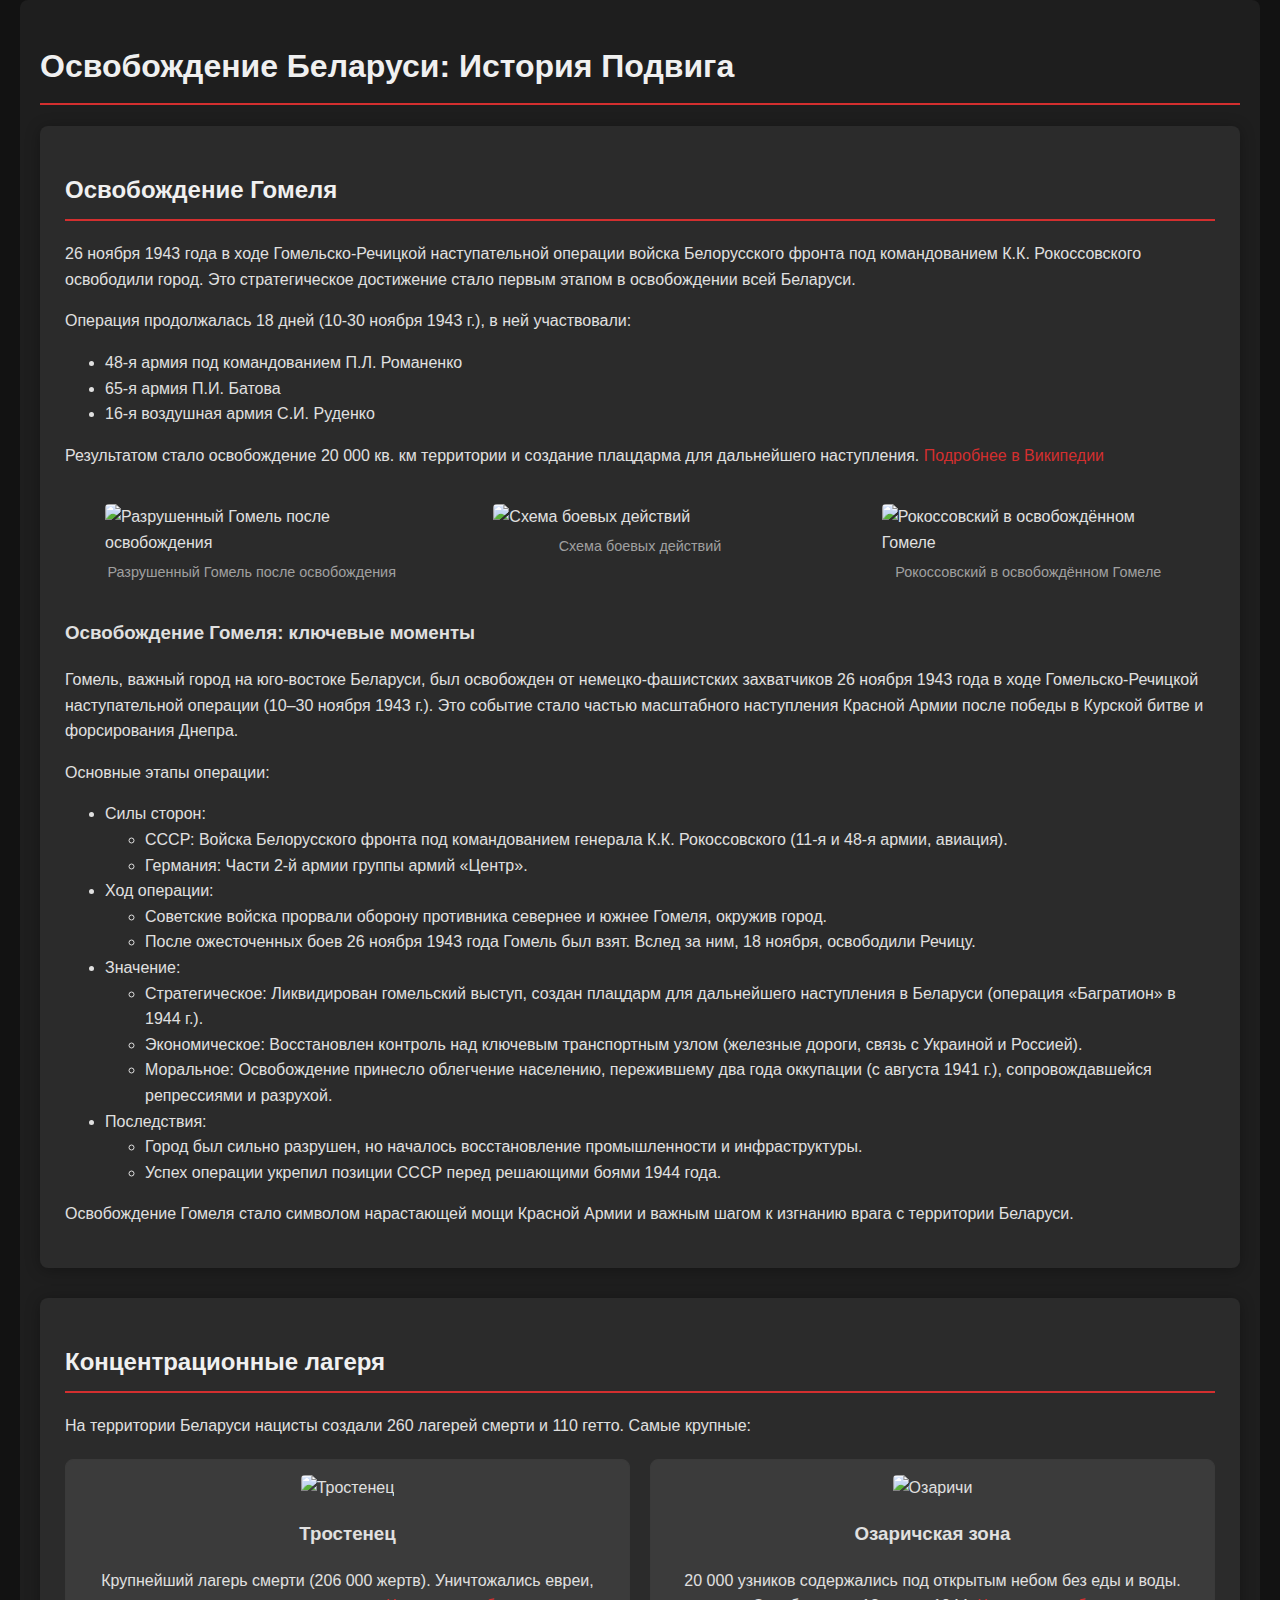
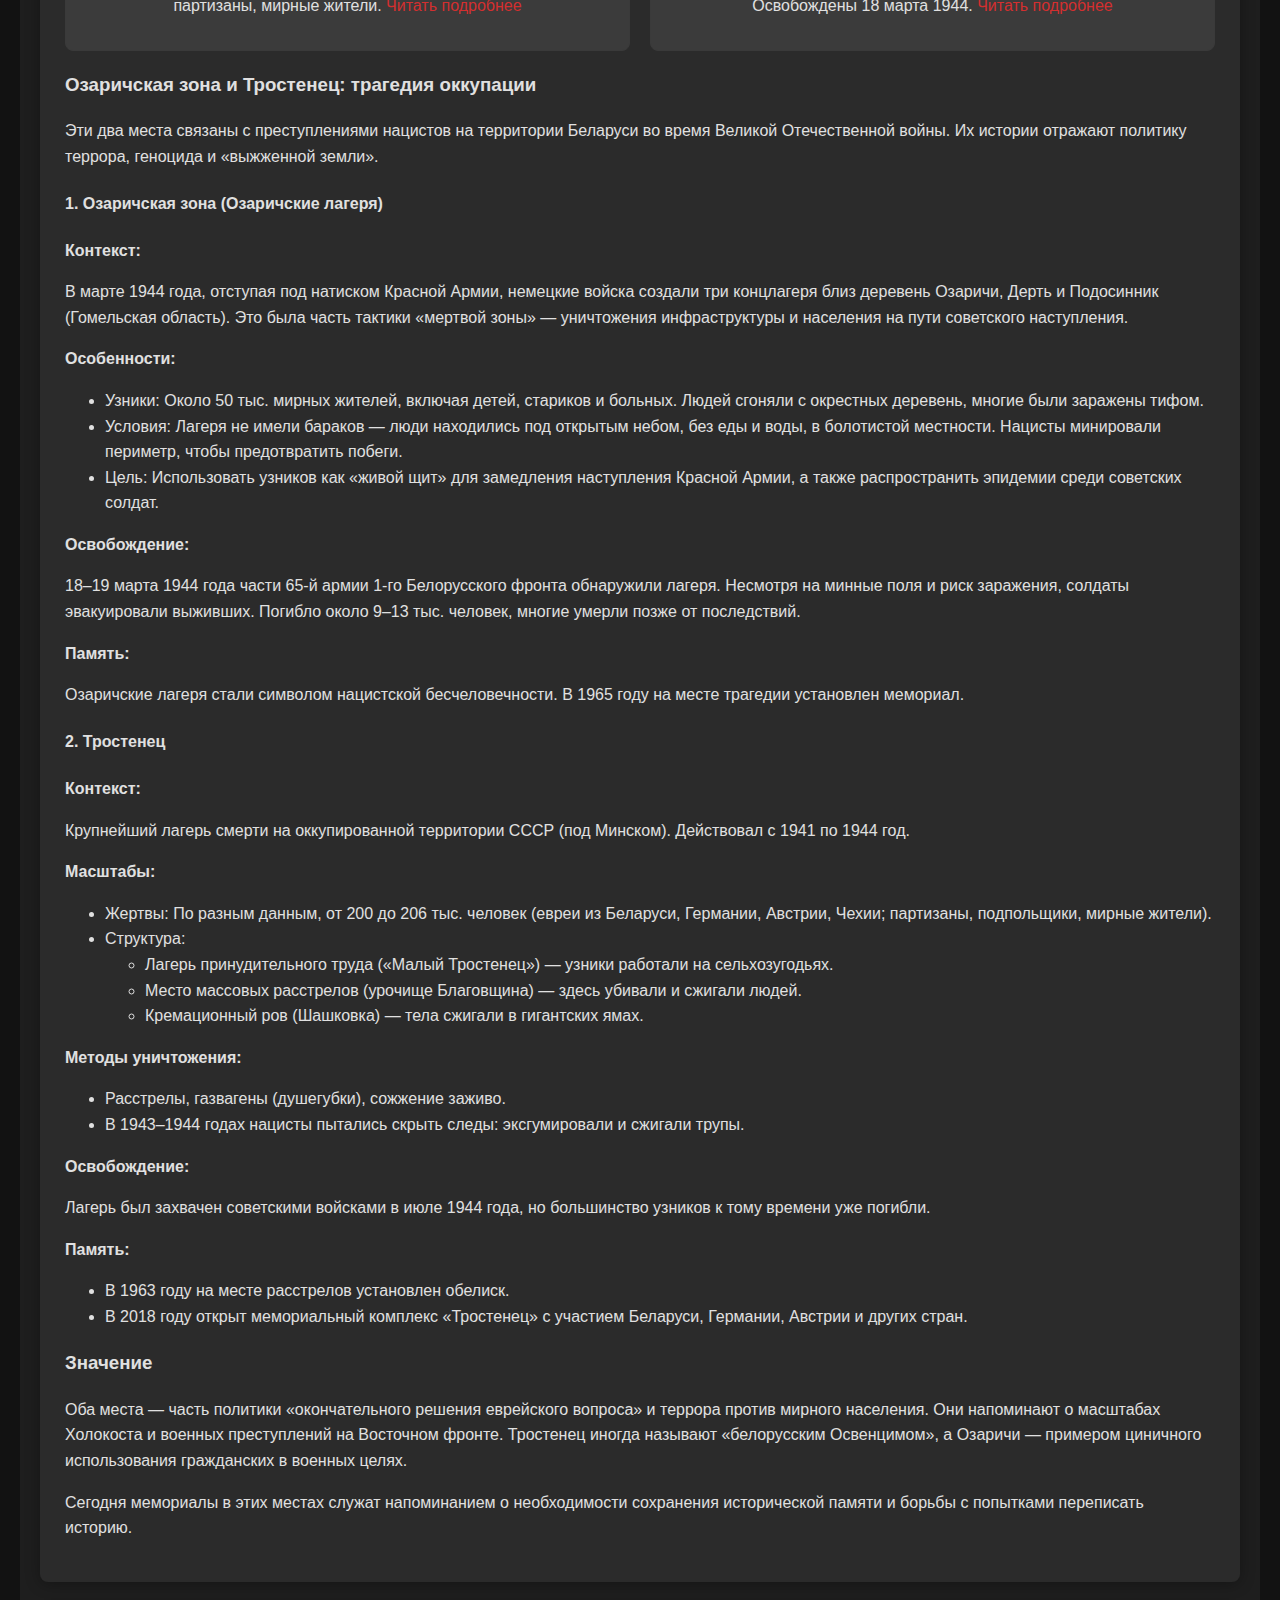
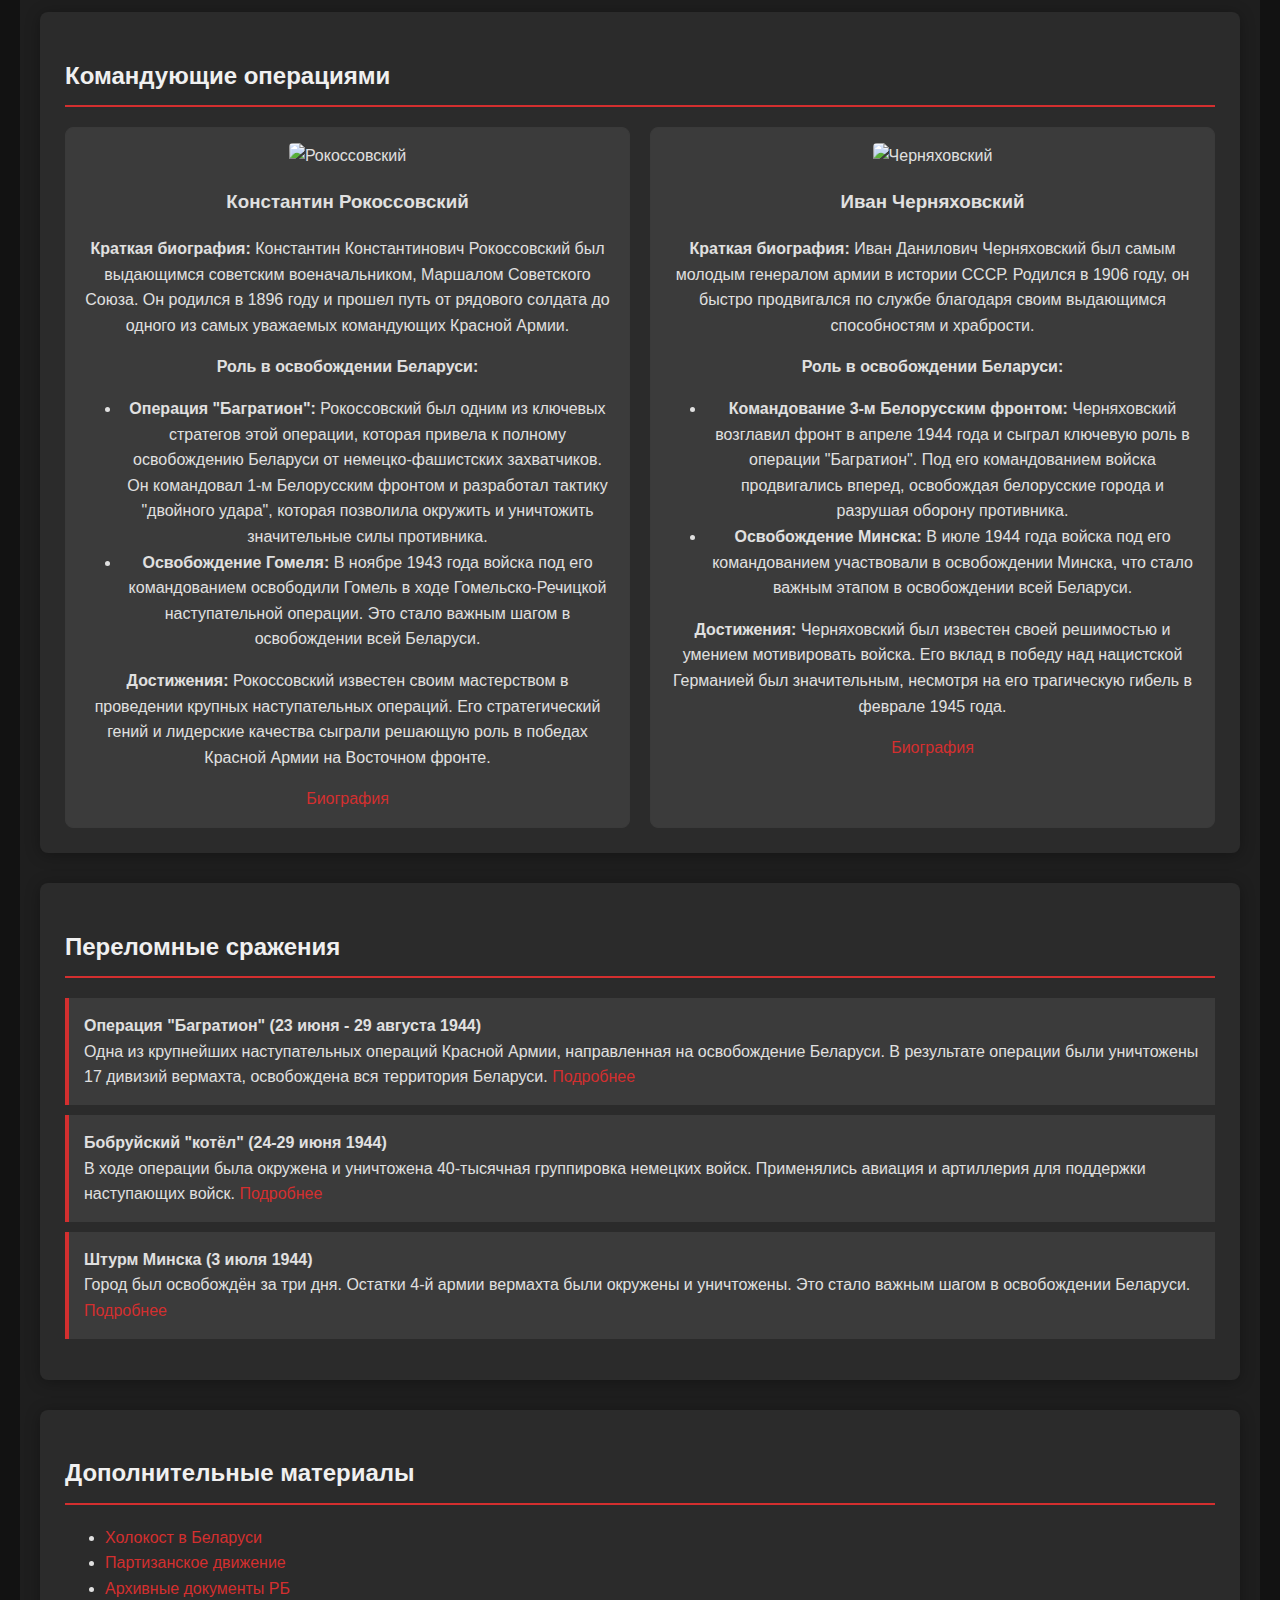
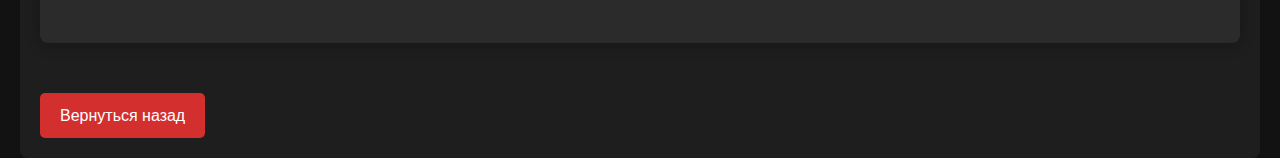
==== liberation.html @ fe61b21e "Add files via upload" ====
<!DOCTYPE html>
<html lang="ru">
<head>
    <meta charset="UTF-8">
    <meta name="viewport" content="width=device-width, initial-scale=1.0">
    <title>Освобождение Беларуси и Гомеля</title>
    <style>
        body {
            font-family: 'Arial', sans-serif;
            line-height: 1.6;
            margin: 0;
            padding: 0;
            color: #e0e0e0;
            background-color: #121212;
        }
        .container {
            max-width: 1200px;
            margin: 0 auto;
            padding: 20px;
            background-color: #1e1e1e;
            border-radius: 8px;
        }
        h1, h2 {
            color: #f0f0f0;
            border-bottom: 2px solid #d32f2f;
            padding-bottom: 10px;
        }
        .content-section {
            background-color: #2b2b2b;
            padding: 25px;
            border-radius: 8px;
            box-shadow: 0 2px 15px rgba(0,0,0,0.3);
            margin-bottom: 30px;
        }
        .grid-container {
            display: grid;
            grid-template-columns: repeat(auto-fit, minmax(300px, 1fr));
            gap: 20px;
            margin-top: 20px;
        }
        .general-card {
            border: 1px solid #3a3a3a;
            padding: 15px;
            border-radius: 8px;
            text-align: center;
            background-color: #3b3b3b;
        }
        .general-card img {
            width: 100%;
            height: auto;
            border-radius: 4px;
        }
        .battle-list {
            list-style-type: none;
            padding: 0;
        }
        .battle-list li {
            padding: 15px;
            background: #3b3b3b;
            margin-bottom: 10px;
            border-left: 4px solid #d32f2f;
        }
        .photo-gallery {
            display: grid;
            grid-template-columns: repeat(3, 1fr);
            gap: 15px;
            margin-top: 20px;
        }
        .photo-gallery img {
            width: 100%;
            height: 200px;
            object-fit: cover;
            border-radius: 4px;
        }
        .photo-gallery figcaption {
            text-align: center;
            margin-top: 5px;
            font-size: 0.9em;
            color: #a0a0a0;
        }
        .link-button {
            display: inline-block;
            background-color: #d32f2f;
            color: white;
            padding: 10px 20px;
            text-decoration: none;
            border-radius: 5px;
            margin-top: 20px;
            transition: background-color 0.3s;
        }
        .link-button:hover {
            background-color: #b71c1c;
        }
        a {
            color: #d32f2f;
            text-decoration: none;
        }
        a:hover {
            text-decoration: underline;
        }
        @media (max-width: 768px) {
            .photo-gallery {
                grid-template-columns: 1fr;
            }
        }
    </style>
</head>
<body>
    <div class="container">
        <h1>Освобождение Беларуси: История Подвига</h1>

<!-- Секция про Гомель -->
<div class="content-section">
    <h2>Освобождение Гомеля</h2>
    <p>26 ноября 1943 года в ходе Гомельско-Речицкой наступательной операции войска Белорусского фронта под командованием К.К. Рокоссовского освободили город. Это стратегическое достижение стало первым этапом в освобождении всей Беларуси.</p>
    <p>Операция продолжалась 18 дней (10-30 ноября 1943 г.), в ней участвовали:</p>
    <ul>
        <li>48-я армия под командованием П.Л. Романенко</li>
        <li>65-я армия П.И. Батова</li>
        <li>16-я воздушная армия С.И. Руденко</li>
    </ul>
    <p>Результатом стало освобождение 20 000 кв. км территории и создание плацдарма для дальнейшего наступления. <a href="https://ru.wikipedia.org/wiki/Гомельско-Речицкая_наступательная_операция" target="_blank" rel="noopener">Подробнее в Википедии</a></p>
    <div class="photo-gallery">
        <figure>
            <img src="https://gp.by/upload/medialibrary/f7b/mq88tw8dshgi0cdd16kiu8iy358hmh6r.jpg" alt="Разрушенный Гомель после освобождения">
            <figcaption>Разрушенный Гомель после освобождения</figcaption>
        </figure>
        <figure>
            <img src="https://blog.foxylab.com/wp-content/uploads/2015/03/Battle_for_Dniepr_1943.jpg" alt="Схема боевых действий">
            <figcaption>Схема боевых действий</figcaption>
        </figure>
        <figure>
            <img src="https://gp.by/upload/medialibrary/430/43094e26d8bf02dc14c943734fc66017.jpg" alt="Рокоссовский в освобождённом Гомеле">
            <figcaption>Рокоссовский в освобождённом Гомеле</figcaption>
        </figure>
    </div>

    <h3>Освобождение Гомеля: ключевые моменты</h3>
    <p>Гомель, важный город на юго-востоке Беларуси, был освобожден от немецко-фашистских захватчиков 26 ноября 1943 года в ходе Гомельско-Речицкой наступательной операции (10–30 ноября 1943 г.). Это событие стало частью масштабного наступления Красной Армии после победы в Курской битве и форсирования Днепра.</p>
    <p>Основные этапы операции:</p>
    <ul>
        <li>Силы сторон:
            <ul>
                <li>СССР: Войска Белорусского фронта под командованием генерала К.К. Рокоссовского (11-я и 48-я армии, авиация).</li>
                <li>Германия: Части 2-й армии группы армий «Центр».</li>
            </ul>
        </li>
        <li>Ход операции:
            <ul>
                <li>Советские войска прорвали оборону противника севернее и южнее Гомеля, окружив город.</li>
                <li>После ожесточенных боев 26 ноября 1943 года Гомель был взят. Вслед за ним, 18 ноября, освободили Речицу.</li>
            </ul>
        </li>
        <li>Значение:
            <ul>
                <li>Стратегическое: Ликвидирован гомельский выступ, создан плацдарм для дальнейшего наступления в Беларуси (операция «Багратион» в 1944 г.).</li>
                <li>Экономическое: Восстановлен контроль над ключевым транспортным узлом (железные дороги, связь с Украиной и Россией).</li>
                <li>Моральное: Освобождение принесло облегчение населению, пережившему два года оккупации (с августа 1941 г.), сопровождавшейся репрессиями и разрухой.</li>
            </ul>
        </li>
        <li>Последствия:
            <ul>
                <li>Город был сильно разрушен, но началось восстановление промышленности и инфраструктуры.</li>
                <li>Успех операции укрепил позиции СССР перед решающими боями 1944 года.</li>
            </ul>
        </li>
    </ul>
    <p>Освобождение Гомеля стало символом нарастающей мощи Красной Армии и важным шагом к изгнанию врага с территории Беларуси.</p>
</div>


        <!-- Секция о концлагерях -->
        <div class="content-section">
            <h2>Концентрационные лагеря</h2>
            <p>На территории Беларуси нацисты создали 260 лагерей смерти и 110 гетто. Самые крупные:</p>
            <div class="grid-container">
                <div class="general-card">
                    <img src="https://planetabelarus.by/upload/iblock/e65/e651d7cbe846ccde2436b738313a531c.jpg" alt="Тростенец">
                    <h3>Тростенец</h3>
                    <p>Крупнейший лагерь смерти (206 000 жертв). Уничтожались евреи, партизаны, мирные жители. <a href="https://archives.gov.by/home/tematicheskie-razrabotki-arhivnyh-dokumentov-i-bazy-dannyh/istoricheskie-sobytiya/velikaya-otechestvennaya-vojna-belarus/arhivnye-izdaniya-o-vojne/lager-smerti-trostenecz-dokumenty-i-materialy/predislovie" target="_blank">Читать подробнее</a></p>
                </div>
                <div class="general-card">
                    <img src="https://1prof.by/inc/uploads/2024/03/foto-k-ozarichi-1903.jpg" alt="Озаричи">
                    <h3>Озаричская зона</h3>
                    <p>20 000 узников содержались под открытым небом без еды и воды. Освобождены 18 марта 1944. <a href="https://www.warmuseum.by/news/khronika_osvobozhdeniya/k_80_y_godovshchine_osvobozhdeniya_ozarichskikh_lagerey/" target="_blank">Читать подробнее</a></p>
                </div>
            </div>
        
            <h3>Озаричская зона и Тростенец: трагедия оккупации</h3>
            <p>Эти два места связаны с преступлениями нацистов на территории Беларуси во время Великой Отечественной войны. Их истории отражают политику террора, геноцида и «выжженной земли».</p>
        
            <h4>1. Озаричская зона (Озаричские лагеря)</h4>
            <p><strong>Контекст:</strong></p>
            <p>В марте 1944 года, отступая под натиском Красной Армии, немецкие войска создали три концлагеря близ деревень Озаричи, Дерть и Подосинник (Гомельская область). Это была часть тактики «мертвой зоны» — уничтожения инфраструктуры и населения на пути советского наступления.</p>
            <p><strong>Особенности:</strong></p>
            <ul>
                <li>Узники: Около 50 тыс. мирных жителей, включая детей, стариков и больных. Людей сгоняли с окрестных деревень, многие были заражены тифом.</li>
                <li>Условия: Лагеря не имели бараков — люди находились под открытым небом, без еды и воды, в болотистой местности. Нацисты минировали периметр, чтобы предотвратить побеги.</li>
                <li>Цель: Использовать узников как «живой щит» для замедления наступления Красной Армии, а также распространить эпидемии среди советских солдат.</li>
            </ul>
            <p><strong>Освобождение:</strong></p>
            <p>18–19 марта 1944 года части 65-й армии 1-го Белорусского фронта обнаружили лагеря. Несмотря на минные поля и риск заражения, солдаты эвакуировали выживших. Погибло около 9–13 тыс. человек, многие умерли позже от последствий.</p>
            <p><strong>Память:</strong></p>
            <p>Озаричские лагеря стали символом нацистской бесчеловечности. В 1965 году на месте трагедии установлен мемориал.</p>
        
            <h4>2. Тростенец</h4>
            <p><strong>Контекст:</strong></p>
            <p>Крупнейший лагерь смерти на оккупированной территории СССР (под Минском). Действовал с 1941 по 1944 год.</p>
            <p><strong>Масштабы:</strong></p>
            <ul>
                <li>Жертвы: По разным данным, от 200 до 206 тыс. человек (евреи из Беларуси, Германии, Австрии, Чехии; партизаны, подпольщики, мирные жители).</li>
                <li>Структура:
                    <ul>
                        <li>Лагерь принудительного труда («Малый Тростенец») — узники работали на сельхозугодьях.</li>
                        <li>Место массовых расстрелов (урочище Благовщина) — здесь убивали и сжигали людей.</li>
                        <li>Кремационный ров (Шашковка) — тела сжигали в гигантских ямах.</li>
                    </ul>
                </li>
            </ul>
            <p><strong>Методы уничтожения:</strong></p>
            <ul>
                <li>Расстрелы, газвагены (душегубки), сожжение заживо.</li>
                <li>В 1943–1944 годах нацисты пытались скрыть следы: эксгумировали и сжигали трупы.</li>
            </ul>
            <p><strong>Освобождение:</strong></p>
            <p>Лагерь был захвачен советскими войсками в июле 1944 года, но большинство узников к тому времени уже погибли.</p>
            <p><strong>Память:</strong></p>
            <ul>
                <li>В 1963 году на месте расстрелов установлен обелиск.</li>
                <li>В 2018 году открыт мемориальный комплекс «Тростенец» с участием Беларуси, Германии, Австрии и других стран.</li>
            </ul>
        
            <h3>Значение</h3>
            <p>Оба места — часть политики «окончательного решения еврейского вопроса» и террора против мирного населения. Они напоминают о масштабах Холокоста и военных преступлений на Восточном фронте. Тростенец иногда называют «белорусским Освенцимом», а Озаричи — примером циничного использования гражданских в военных целях.</p>
            <p>Сегодня мемориалы в этих местах служат напоминанием о необходимости сохранения исторической памяти и борьбы с попытками переписать историю.</p>
        </div>
        
        <!-- Секция о генералах -->
        <div class="content-section">
            <h2>Командующие операциями</h2>
            <div class="grid-container">
                <div class="general-card">
                    <img src="https://www.warmuseum.by/images/heroes/16-12/2016-12-21_r01.jpg" alt="Рокоссовский">
                    <h3>Константин Рокоссовский</h3>
                    <p>
                        <strong>Краткая биография:</strong> Константин Константинович Рокоссовский был выдающимся советским военачальником, Маршалом Советского Союза. Он родился в 1896 году и прошел путь от рядового солдата до одного из самых уважаемых командующих Красной Армии.
                    </p>
                    <p>
                        <strong>Роль в освобождении Беларуси:</strong>
                        <ul>
                            <li><strong>Операция "Багратион":</strong> Рокоссовский был одним из ключевых стратегов этой операции, которая привела к полному освобождению Беларуси от немецко-фашистских захватчиков. Он командовал 1-м Белорусским фронтом и разработал тактику "двойного удара", которая позволила окружить и уничтожить значительные силы противника.</li>
                            <li><strong>Освобождение Гомеля:</strong> В ноябре 1943 года войска под его командованием освободили Гомель в ходе Гомельско-Речицкой наступательной операции. Это стало важным шагом в освобождении всей Беларуси.</li>
                        </ul>
                    </p>
                    <p>
                        <strong>Достижения:</strong> Рокоссовский известен своим мастерством в проведении крупных наступательных операций. Его стратегический гений и лидерские качества сыграли решающую роль в победах Красной Армии на Восточном фронте.
                    </p>
                    <a href="https://gomel.gov.by/ru/content/gomel/letopis-gomelya/rokossovskiy-konstantin-konstantinovich/" target="_blank">Биография</a>
                </div>
                <div class="general-card">
                    <img src="https://upload.wikimedia.org/wikipedia/commons/f/f4/%D0%98%D0%B2%D0%B0%D0%BD_%D0%A7%D0%B5%D1%80%D0%BD%D1%8F%D1%85%D0%BE%D0%B2%D1%81%D0%BA%D0%B8%D0%B9_1943-01.jpg" alt="Черняховский">
                    <h3>Иван Черняховский</h3>
                    <p>
                        <strong>Краткая биография:</strong> Иван Данилович Черняховский был самым молодым генералом армии в истории СССР. Родился в 1906 году, он быстро продвигался по службе благодаря своим выдающимся способностям и храбрости.
                    </p>
                    <p>
                        <strong>Роль в освобождении Беларуси:</strong>
                        <ul>
                            <li><strong>Командование 3-м Белорусским фронтом:</strong> Черняховский возглавил фронт в апреле 1944 года и сыграл ключевую роль в операции "Багратион". Под его командованием войска продвигались вперед, освобождая белорусские города и разрушая оборону противника.</li>
                            <li><strong>Освобождение Минска:</strong> В июле 1944 года войска под его командованием участвовали в освобождении Минска, что стало важным этапом в освобождении всей Беларуси.</li>
                        </ul>
                    </p>
                    <p>
                        <strong>Достижения:</strong> Черняховский был известен своей решимостью и умением мотивировать войска. Его вклад в победу над нацистской Германией был значительным, несмотря на его трагическую гибель в феврале 1945 года.
                    </p>
                    <a href="http://milglory.gomel.museum.by/node/52447" target="_blank">Биография</a>
                </div>
            </div>
        </div>

        <!-- Ключевые битвы -->
        <div class="content-section">
            <h2>Переломные сражения</h2>
            <ul class="battle-list">
                <li>
                    <strong>Операция "Багратион" (23 июня - 29 августа 1944)</strong><br>
                    Одна из крупнейших наступательных операций Красной Армии, направленная на освобождение Беларуси. В результате операции были уничтожены 17 дивизий вермахта, освобождена вся территория Беларуси.
                    <a href="https://storyofvictory.sb.by/operbagration" target="_blank">Подробнее</a>
                </li>
                <li>
                    <strong>Бобруйский "котёл" (24-29 июня 1944)</strong><br>
                    В ходе операции была окружена и уничтожена 40-тысячная группировка немецких войск. Применялись авиация и артиллерия для поддержки наступающих войск.
                    <a href="https://ru.wikipedia.org/wiki/Бобруйская_операция" target="_blank">Подробнее</a>
                </li>
                <li>
                    <strong>Штурм Минска (3 июля 1944)</strong><br>
                    Город был освобождён за три дня. Остатки 4-й армии вермахта были окружены и уничтожены. Это стало важным шагом в освобождении Беларуси.
                    <a href="https://ru.wikipedia.org/wiki/Минская_операция_(1944)" target="_blank">Подробнее</a>
                </li>
            </ul>
        </div>

        <!-- Блок дополнительных материалов -->
        <div class="content-section">
            <h2>Дополнительные материалы</h2>
            <ul>
                <li><a href="https://www.warmuseum.by/news/online/mezhdunarodnyy_den_pamyati_zhertv_kholokosta/" target="_blank">Холокост в Беларуси</a></li>
                <li><a href="https://archives.gov.by/home/tematicheskie-razrabotki-arhivnyh-dokumentov-i-bazy-dannyh/istoricheskie-sobytiya/velikaya-otechestvennaya-vojna-belarus/istoriya-vojny-obzor-sobytij/borba-protiv-okkupaczii-v-belarusi" target="_blank">Партизанское движение</a></li>
                <li><a href="https://archives.gov.by/home/tematicheskie-razrabotki-arhivnyh-dokumentov-i-bazy-dannyh/istoricheskie-sobytiya/velikaya-otechestvennaya-vojna-belarus/arhivnye-dokumenty-i-materialy-o-vojne" target="_blank">Архивные документы РБ</a></li>
            </ul>
        </div>

        <a href="index.html" class="link-button">Вернуться назад</a>
    </div>
</body>
</html>
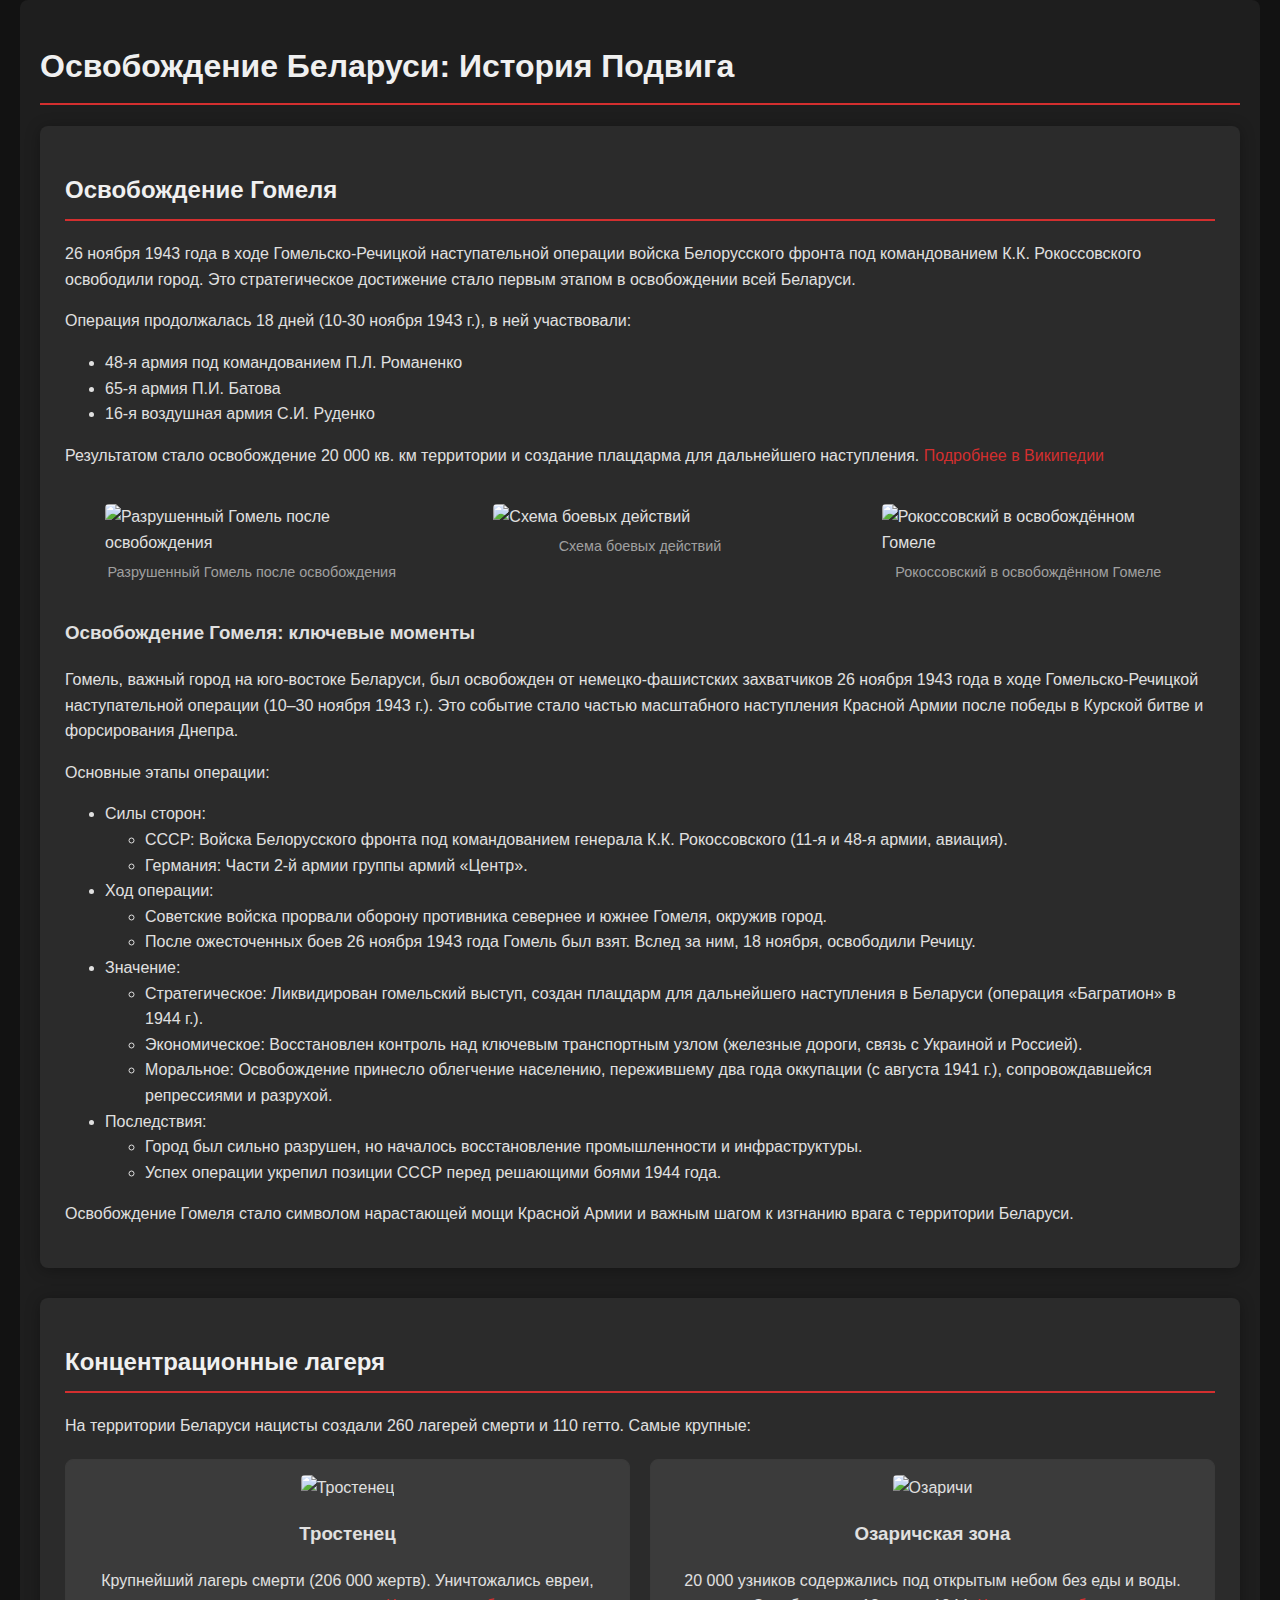
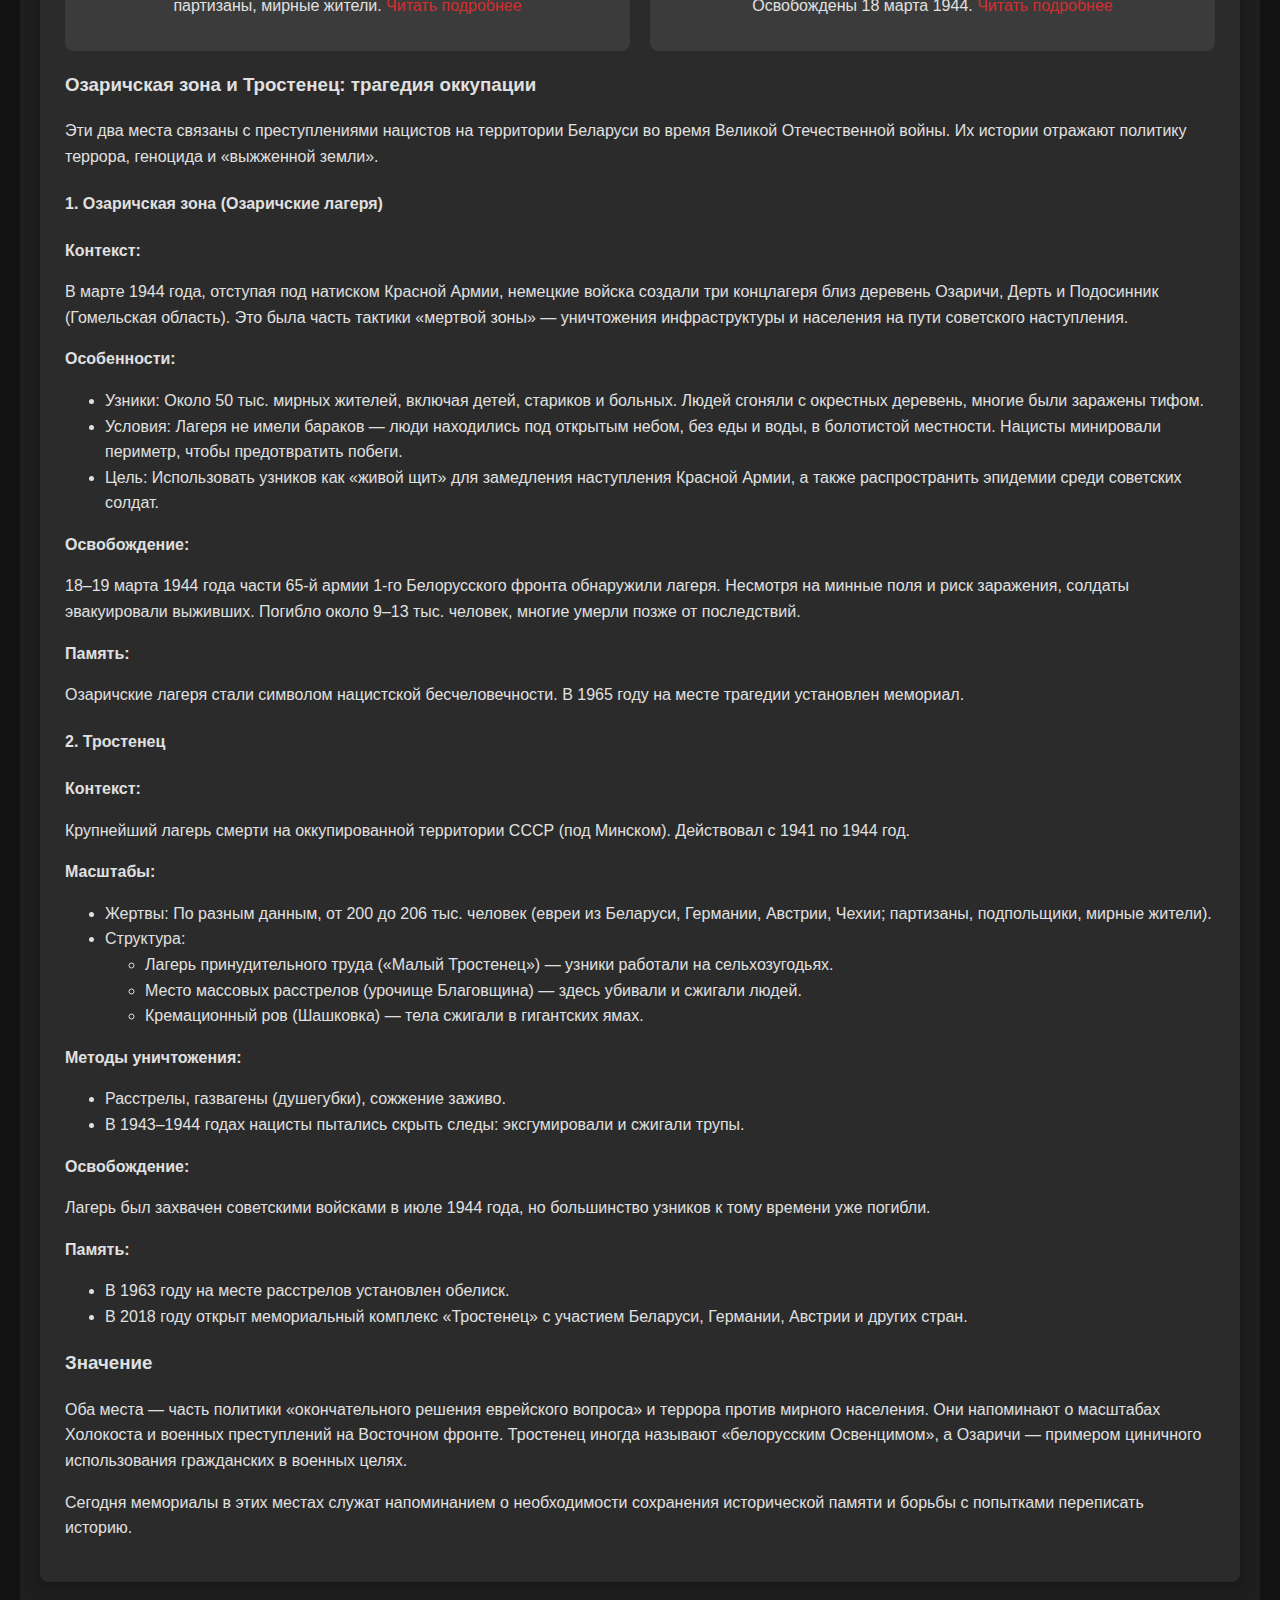
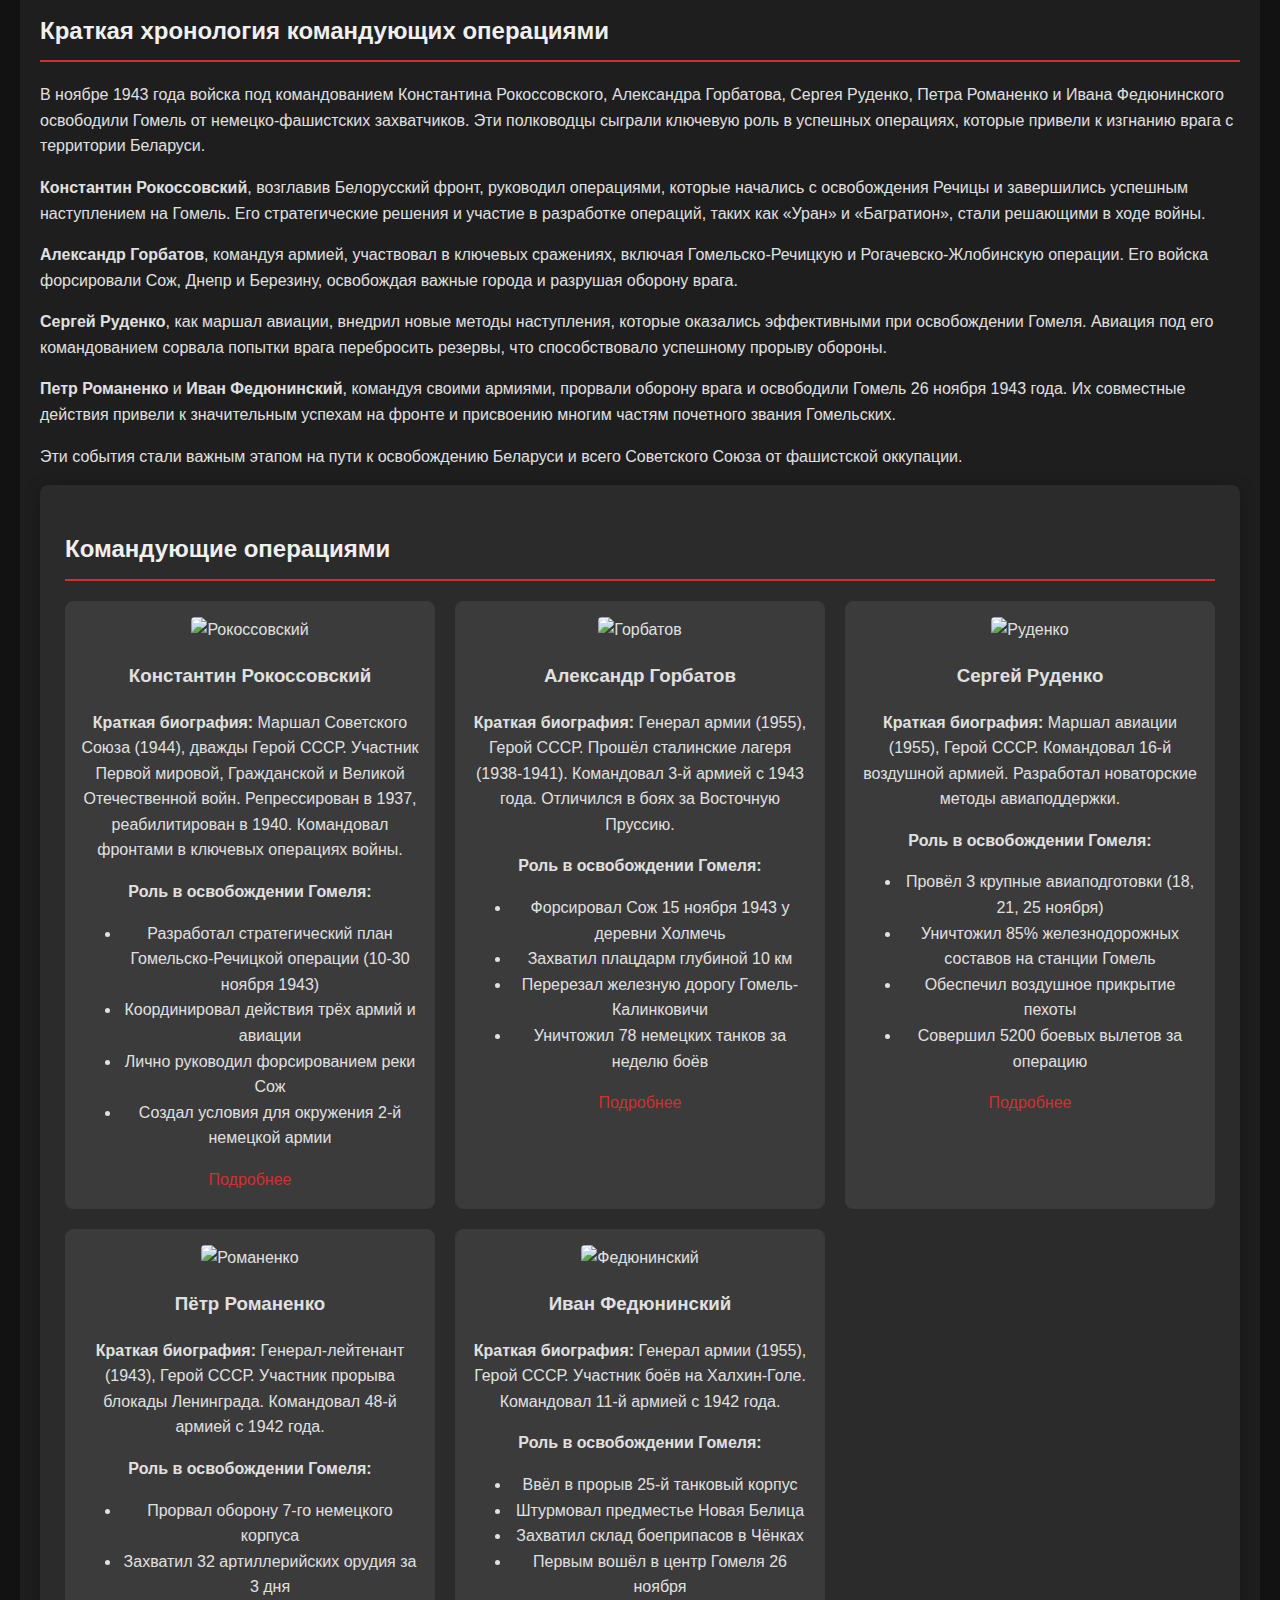
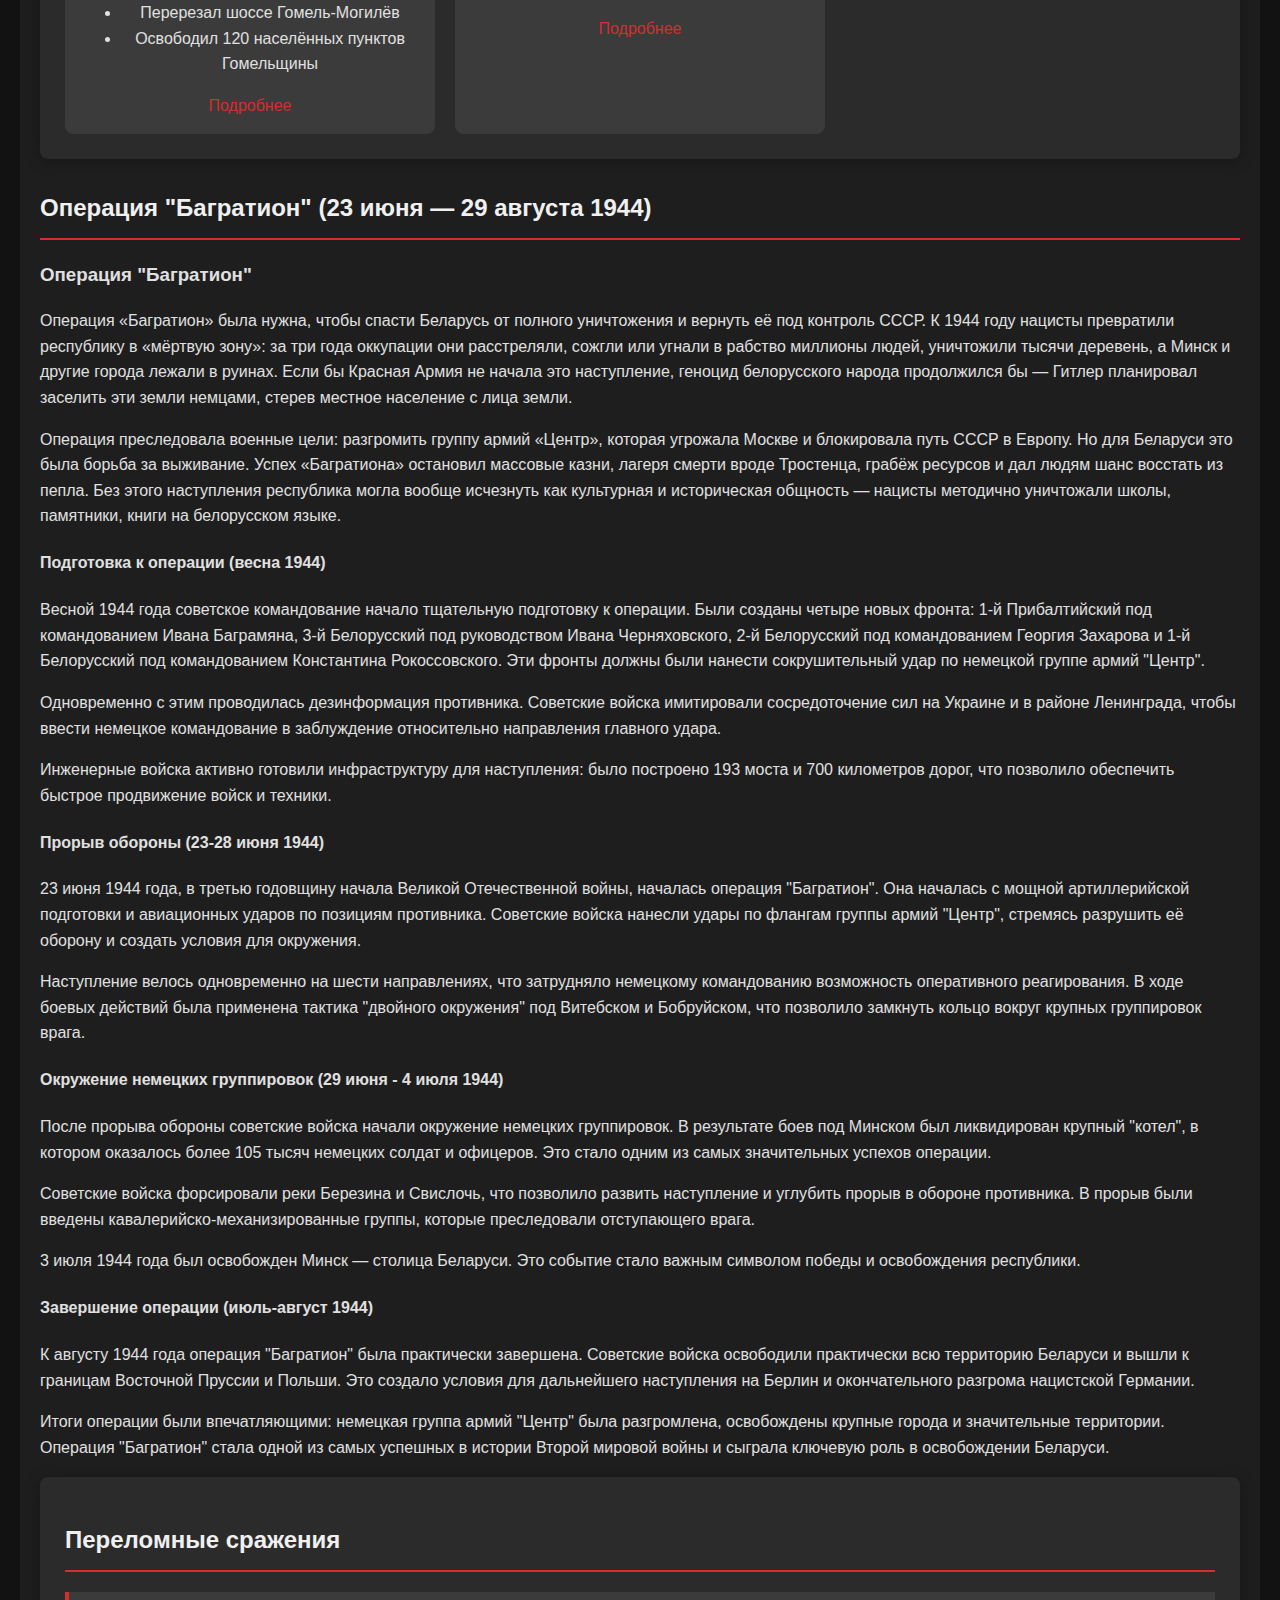
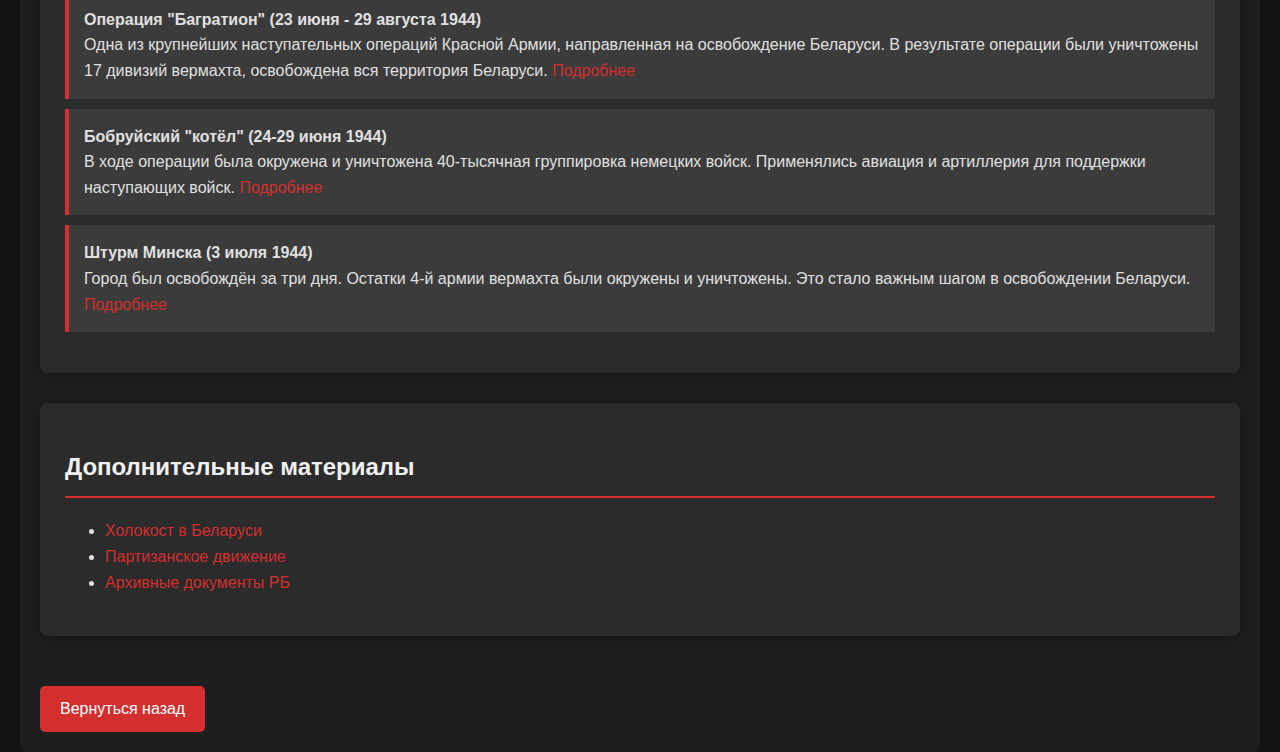
==== commit af20802d: "liberation.html" ====
--- a/liberation.html
+++ b/liberation.html
@@ -122,7 +122,7 @@
     <p>Результатом стало освобождение 20 000 кв. км территории и создание плацдарма для дальнейшего наступления. <a href="https://ru.wikipedia.org/wiki/Гомельско-Речицкая_наступательная_операция" target="_blank" rel="noopener">Подробнее в Википедии</a></p>
     <div class="photo-gallery">
         <figure>
-            <img src="https://gp.by/upload/medialibrary/f7b/mq88tw8dshgi0cdd16kiu8iy358hmh6r.jpg" alt="Разрушенный Гомель после освобождения">
+            <img src="https://pic.belkagomel.by/2022/05/gulyaem-po-mirnomu-gomelju7.jpg" alt="Разрушенный Гомель после освобождения">
             <figcaption>Разрушенный Гомель после освобождения</figcaption>
         </figure>
         <figure>
@@ -130,7 +130,7 @@
             <figcaption>Схема боевых действий</figcaption>
         </figure>
         <figure>
-            <img src="https://gp.by/upload/medialibrary/430/43094e26d8bf02dc14c943734fc66017.jpg" alt="Рокоссовский в освобождённом Гомеле">
+            <img src="https://i.pinimg.com/736x/f2/cd/ff/f2cdff8d7c5d66fa794b3b37d53e47c3.jpg" alt="Рокоссовский в освобождённом Гомеле">
             <figcaption>Рокоссовский в освобождённом Гомеле</figcaption>
         </figure>
     </div>
@@ -235,48 +235,167 @@
             <p>Сегодня мемориалы в этих местах служат напоминанием о необходимости сохранения исторической памяти и борьбы с попытками переписать историю.</p>
         </div>
         
-        <!-- Секция о генералах -->
+        <div class="content">
+            <div class="chronology">
+                <h2>Краткая хронология командующих операциями</h2>
+                <p>В ноябре 1943 года войска под командованием Константина Рокоссовского, Александра Горбатова, Сергея Руденко, Петра Романенко и Ивана Федюнинского освободили Гомель от немецко-фашистских захватчиков. Эти полководцы сыграли ключевую роль в успешных операциях, которые привели к изгнанию врага с территории Беларуси.</p>
+        
+                <p><strong>Константин Рокоссовский</strong>, возглавив Белорусский фронт, руководил операциями, которые начались с освобождения Речицы и завершились успешным наступлением на Гомель. Его стратегические решения и участие в разработке операций, таких как «Уран» и «Багратион», стали решающими в ходе войны.</p>
+        
+                <p><strong>Александр Горбатов</strong>, командуя армией, участвовал в ключевых сражениях, включая Гомельско-Речицкую и Рогачевско-Жлобинскую операции. Его войска форсировали Сож, Днепр и Березину, освобождая важные города и разрушая оборону врага.</p>
+        
+                <p><strong>Сергей Руденко</strong>, как маршал авиации, внедрил новые методы наступления, которые оказались эффективными при освобождении Гомеля. Авиация под его командованием сорвала попытки врага перебросить резервы, что способствовало успешному прорыву обороны.</p>
+        
+                <p><strong>Петр Романенко</strong> и <strong>Иван Федюнинский</strong>, командуя своими армиями, прорвали оборону врага и освободили Гомель 26 ноября 1943 года. Их совместные действия привели к значительным успехам на фронте и присвоению многим частям почетного звания Гомельских.</p>
+        
+                <p>Эти события стали важным этапом на пути к освобождению Беларуси и всего Советского Союза от фашистской оккупации.</p>
+            </div>
+
         <div class="content-section">
             <h2>Командующие операциями</h2>
             <div class="grid-container">
-                <div class="general-card">
-                    <img src="https://www.warmuseum.by/images/heroes/16-12/2016-12-21_r01.jpg" alt="Рокоссовский">
+        
+                <!-- Константин Рокоссовский -->
+                <div class="general-card">
+                    <img src="https://encrypted-tbn0.gstatic.com/images?q=tbn:ANd9GcSUpbwn9RfiPlIIWrmM42WLZiuTIAW_WaXZVQ&s" alt="Рокоссовский">
                     <h3>Константин Рокоссовский</h3>
-                    <p>
-                        <strong>Краткая биография:</strong> Константин Константинович Рокоссовский был выдающимся советским военачальником, Маршалом Советского Союза. Он родился в 1896 году и прошел путь от рядового солдата до одного из самых уважаемых командующих Красной Армии.
-                    </p>
-                    <p>
-                        <strong>Роль в освобождении Беларуси:</strong>
-                        <ul>
-                            <li><strong>Операция "Багратион":</strong> Рокоссовский был одним из ключевых стратегов этой операции, которая привела к полному освобождению Беларуси от немецко-фашистских захватчиков. Он командовал 1-м Белорусским фронтом и разработал тактику "двойного удара", которая позволила окружить и уничтожить значительные силы противника.</li>
-                            <li><strong>Освобождение Гомеля:</strong> В ноябре 1943 года войска под его командованием освободили Гомель в ходе Гомельско-Речицкой наступательной операции. Это стало важным шагом в освобождении всей Беларуси.</li>
-                        </ul>
-                    </p>
-                    <p>
-                        <strong>Достижения:</strong> Рокоссовский известен своим мастерством в проведении крупных наступательных операций. Его стратегический гений и лидерские качества сыграли решающую роль в победах Красной Армии на Восточном фронте.
-                    </p>
-                    <a href="https://gomel.gov.by/ru/content/gomel/letopis-gomelya/rokossovskiy-konstantin-konstantinovich/" target="_blank">Биография</a>
-                </div>
-                <div class="general-card">
-                    <img src="https://upload.wikimedia.org/wikipedia/commons/f/f4/%D0%98%D0%B2%D0%B0%D0%BD_%D0%A7%D0%B5%D1%80%D0%BD%D1%8F%D1%85%D0%BE%D0%B2%D1%81%D0%BA%D0%B8%D0%B9_1943-01.jpg" alt="Черняховский">
-                    <h3>Иван Черняховский</h3>
-                    <p>
-                        <strong>Краткая биография:</strong> Иван Данилович Черняховский был самым молодым генералом армии в истории СССР. Родился в 1906 году, он быстро продвигался по службе благодаря своим выдающимся способностям и храбрости.
-                    </p>
-                    <p>
-                        <strong>Роль в освобождении Беларуси:</strong>
-                        <ul>
-                            <li><strong>Командование 3-м Белорусским фронтом:</strong> Черняховский возглавил фронт в апреле 1944 года и сыграл ключевую роль в операции "Багратион". Под его командованием войска продвигались вперед, освобождая белорусские города и разрушая оборону противника.</li>
-                            <li><strong>Освобождение Минска:</strong> В июле 1944 года войска под его командованием участвовали в освобождении Минска, что стало важным этапом в освобождении всей Беларуси.</li>
-                        </ul>
-                    </p>
-                    <p>
-                        <strong>Достижения:</strong> Черняховский был известен своей решимостью и умением мотивировать войска. Его вклад в победу над нацистской Германией был значительным, несмотря на его трагическую гибель в феврале 1945 года.
-                    </p>
-                    <a href="http://milglory.gomel.museum.by/node/52447" target="_blank">Биография</a>
+                    <p><strong>Краткая биография:</strong> Маршал Советского Союза (1944), дважды Герой СССР. Участник Первой мировой, Гражданской и Великой Отечественной войн. Репрессирован в 1937, реабилитирован в 1940. Командовал фронтами в ключевых операциях войны.</p>
+                    <p><strong>Роль в освобождении Гомеля:</strong></p>
+                    <ul>
+                        <li>Разработал стратегический план Гомельско-Речицкой операции (10-30 ноября 1943)</li>
+                        <li>Координировал действия трёх армий и авиации</li>
+                        <li>Лично руководил форсированием реки Сож</li>
+                        <li>Создал условия для окружения 2-й немецкой армии</li>
+                    </ul>
+                    <a href="https://ru.wikipedia.org/wiki/Рокоссовский,_Константин_Константинович" target="_blank">Подробнее</a>
+                </div>
+        
+                <!-- Александр Горбатов -->
+                <div class="general-card">
+                    <img src="https://upload.wikimedia.org/wikipedia/ru/f/f8/AVGorbatov.jpg" alt="Горбатов">
+                    <h3>Александр Горбатов</h3>
+                    <p><strong>Краткая биография:</strong> Генерал армии (1955), Герой СССР. Прошёл сталинские лагеря (1938-1941). Командовал 3-й армией с 1943 года. Отличился в боях за Восточную Пруссию.</p>
+                    <p><strong>Роль в освобождении Гомеля:</strong></p>
+                    <ul>
+                        <li>Форсировал Сож 15 ноября 1943 у деревни Холмечь</li>
+                        <li>Захватил плацдарм глубиной 10 км</li>
+                        <li>Перерезал железную дорогу Гомель-Калинковичи</li>
+                        <li>Уничтожил 78 немецких танков за неделю боёв</li>
+                    </ul>
+                    <a href="https://ru.wikipedia.org/wiki/Горбатов,_Александр_Васильевич" target="_blank">Подробнее</a>
+                </div>
+        
+                <!-- Сергей Руденко -->
+                <div class="general-card">
+                    <img src="https://upload.wikimedia.org/wikipedia/commons/7/77/Sergey_Ignatyevich_Rudenko.jpeg" alt="Руденко">
+                    <h3>Сергей Руденко</h3>
+                    <p><strong>Краткая биография:</strong> Маршал авиации (1955), Герой СССР. Командовал 16-й воздушной армией. Разработал новаторские методы авиаподдержки.</p>
+                    <p><strong>Роль в освобождении Гомеля:</strong></p>
+                    <ul>
+                        <li>Провёл 3 крупные авиаподготовки (18, 21, 25 ноября)</li>
+                        <li>Уничтожил 85% железнодорожных составов на станции Гомель</li>
+                        <li>Обеспечил воздушное прикрытие пехоты</li>
+                        <li>Совершил 5200 боевых вылетов за операцию</li>
+                    </ul>
+                    <a href="https://ru.wikipedia.org/wiki/Руденко,_Сергей_Игнатьевич" target="_blank">Подробнее</a>
+                </div>
+        
+                <!-- Пётр Романенко -->
+                <div class="general-card">
+                    <img src="https://upload.wikimedia.org/wikipedia/ru/9/9c/%D0%A0%D0%BE%D0%BC%D0%B0%D0%BD%D0%B5%D0%BD%D0%BA%D0%BE_%D0%9F%D0%B5%D1%82%D1%80_%D0%9B%D0%BE%D0%B3%D0%B2%D0%B8%D0%BD%D0%BE%D0%B2%D0%B8%D1%87.jpg" alt="Романенко">
+                    <h3>Пётр Романенко</h3>
+                    <p><strong>Краткая биография:</strong> Генерал-лейтенант (1943), Герой СССР. Участник прорыва блокады Ленинграда. Командовал 48-й армией с 1942 года.</p>
+                    <p><strong>Роль в освобождении Гомеля:</strong></p>
+                    <ul>
+                        <li>Прорвал оборону 7-го немецкого корпуса</li>
+                        <li>Захватил 32 артиллерийских орудия за 3 дня</li>
+                        <li>Перерезал шоссе Гомель-Могилёв</li>
+                        <li>Освободил 120 населённых пунктов Гомельщины</li>
+                    </ul>
+                    <a href="https://ru.wikipedia.org/wiki/Романенко,_Пётр_Логвинович" target="_blank">Подробнее</a>
+                </div>
+        
+                <!-- Иван Федюнинский -->
+                <div class="general-card">
+                    <img src="https://gomel.gov.by/upload/Documents/%D0%A4%D0%B5%D0%B4%D1%8E%D0%BD%D0%B8%D0%BD%D1%81%D0%BA%D0%B8%D0%B9.jpg" alt="Федюнинский">
+                    <h3>Иван Федюнинский</h3>
+                    <p><strong>Краткая биография:</strong> Генерал армии (1955), Герой СССР. Участник боёв на Халхин-Голе. Командовал 11-й армией с 1942 года.</p>
+                    <p><strong>Роль в освобождении Гомеля:</strong></p>
+                    <ul>
+                        <li>Ввёл в прорыв 25-й танковый корпус</li>
+                        <li>Штурмовал предместье Новая Белица</li>
+                        <li>Захватил склад боеприпасов в Чёнках</li>
+                        <li>Первым вошёл в центр Гомеля 26 ноября</li>
+                    </ul>
+                    <a href="https://ru.wikipedia.org/wiki/Федюнинский,_Иван_Иванович" target="_blank">Подробнее</a>
                 </div>
             </div>
         </div>
+        
+        <div class="commanders-section">
+            <h2>Операция "Багратион" (23 июня — 29 августа 1944)</h2>
+            
+            <!-- Блок с этапами операции -->
+            <div class="operation-plan">
+                <h3>Операция "Багратион"</h3>
+
+                <div class="plan-stage">
+                    <p>Операция «Багратион» была нужна, чтобы спасти Беларусь от полного уничтожения и вернуть её под контроль СССР. К 1944 году нацисты превратили республику в «мёртвую зону»: за три года оккупации они расстреляли, сожгли или угнали в рабство миллионы людей, уничтожили тысячи деревень, а Минск и другие города лежали в руинах. Если бы Красная Армия не начала это наступление, геноцид белорусского народа продолжился бы — Гитлер планировал заселить эти земли немцами, стерев местное население с лица земли.</p>
+                  
+                    <p>Операция преследовала военные цели: разгромить группу армий «Центр», которая угрожала Москве и блокировала путь СССР в Европу. Но для Беларуси это была борьба за выживание. Успех «Багратиона» остановил массовые казни, лагеря смерти вроде Тростенца, грабёж ресурсов и дал людям шанс восстать из пепла. Без этого наступления республика могла вообще исчезнуть как культурная и историческая общность — нацисты методично уничтожали школы, памятники, книги на белорусском языке.</p>
+                  </div>
+                
+                <div class="plan-stage">
+                    <h4>Подготовка к операции (весна 1944)</h4>
+                    <p>Весной 1944 года советское командование начало тщательную подготовку к операции. Были созданы четыре новых фронта: 
+                    1-й Прибалтийский под командованием Ивана Баграмяна, 3-й Белорусский под руководством Ивана Черняховского, 
+                    2-й Белорусский под командованием Георгия Захарова и 1-й Белорусский под командованием Константина Рокоссовского. 
+                    Эти фронты должны были нанести сокрушительный удар по немецкой группе армий "Центр".</p>
+                    
+                    <p>Одновременно с этим проводилась дезинформация противника. Советские войска имитировали сосредоточение сил 
+                    на Украине и в районе Ленинграда, чтобы ввести немецкое командование в заблуждение относительно направления 
+                    главного удара.</p>
+                    
+                    <p>Инженерные войска активно готовили инфраструктуру для наступления: было построено 193 моста и 700 километров дорог, 
+                    что позволило обеспечить быстрое продвижение войск и техники.</p>
+                </div>
+            
+                <div class="plan-stage">
+                    <h4>Прорыв обороны (23-28 июня 1944)</h4>
+                    <p>23 июня 1944 года, в третью годовщину начала Великой Отечественной войны, началась операция "Багратион". 
+                    Она началась с мощной артиллерийской подготовки и авиационных ударов по позициям противника. Советские войска 
+                    нанесли удары по флангам группы армий "Центр", стремясь разрушить её оборону и создать условия для окружения.</p>
+                    
+                    <p>Наступление велось одновременно на шести направлениях, что затрудняло немецкому командованию возможность 
+                    оперативного реагирования. В ходе боевых действий была применена тактика "двойного окружения" под Витебском 
+                    и Бобруйском, что позволило замкнуть кольцо вокруг крупных группировок врага.</p>
+                </div>
+            
+                <div class="plan-stage">
+                    <h4>Окружение немецких группировок (29 июня - 4 июля 1944)</h4>
+                    <p>После прорыва обороны советские войска начали окружение немецких группировок. В результате боев под Минском 
+                    был ликвидирован крупный "котел", в котором оказалось более 105 тысяч немецких солдат и офицеров. 
+                    Это стало одним из самых значительных успехов операции.</p>
+                    
+                    <p>Советские войска форсировали реки Березина и Свислочь, что позволило развить наступление и углубить прорыв 
+                    в обороне противника. В прорыв были введены кавалерийско-механизированные группы, которые преследовали 
+                    отступающего врага.</p>
+                    
+                    <p>3 июля 1944 года был освобожден Минск — столица Беларуси. Это событие стало важным символом победы 
+                    и освобождения республики.</p>
+                </div>
+            
+                <div class="plan-stage">
+                    <h4>Завершение операции (июль-август 1944)</h4>
+                    <p>К августу 1944 года операция "Багратион" была практически завершена. Советские войска освободили 
+                    практически всю территорию Беларуси и вышли к границам Восточной Пруссии и Польши. Это создало условия 
+                    для дальнейшего наступления на Берлин и окончательного разгрома нацистской Германии.</p>
+                    
+                    <p>Итоги операции были впечатляющими: немецкая группа армий "Центр" была разгромлена, освобождены крупные города 
+                    и значительные территории. Операция "Багратион" стала одной из самых успешных в истории Второй мировой войны 
+                    и сыграла ключевую роль в освобождении Беларуси.</p>
+                </div>
+            </div>
 
         <!-- Ключевые битвы -->
         <div class="content-section">
@@ -300,7 +419,7 @@
             </ul>
         </div>
 
-        <!-- Блок дополнительных материалов -->
+        <!-- доп материал -->
         <div class="content-section">
             <h2>Дополнительные материалы</h2>
             <ul>
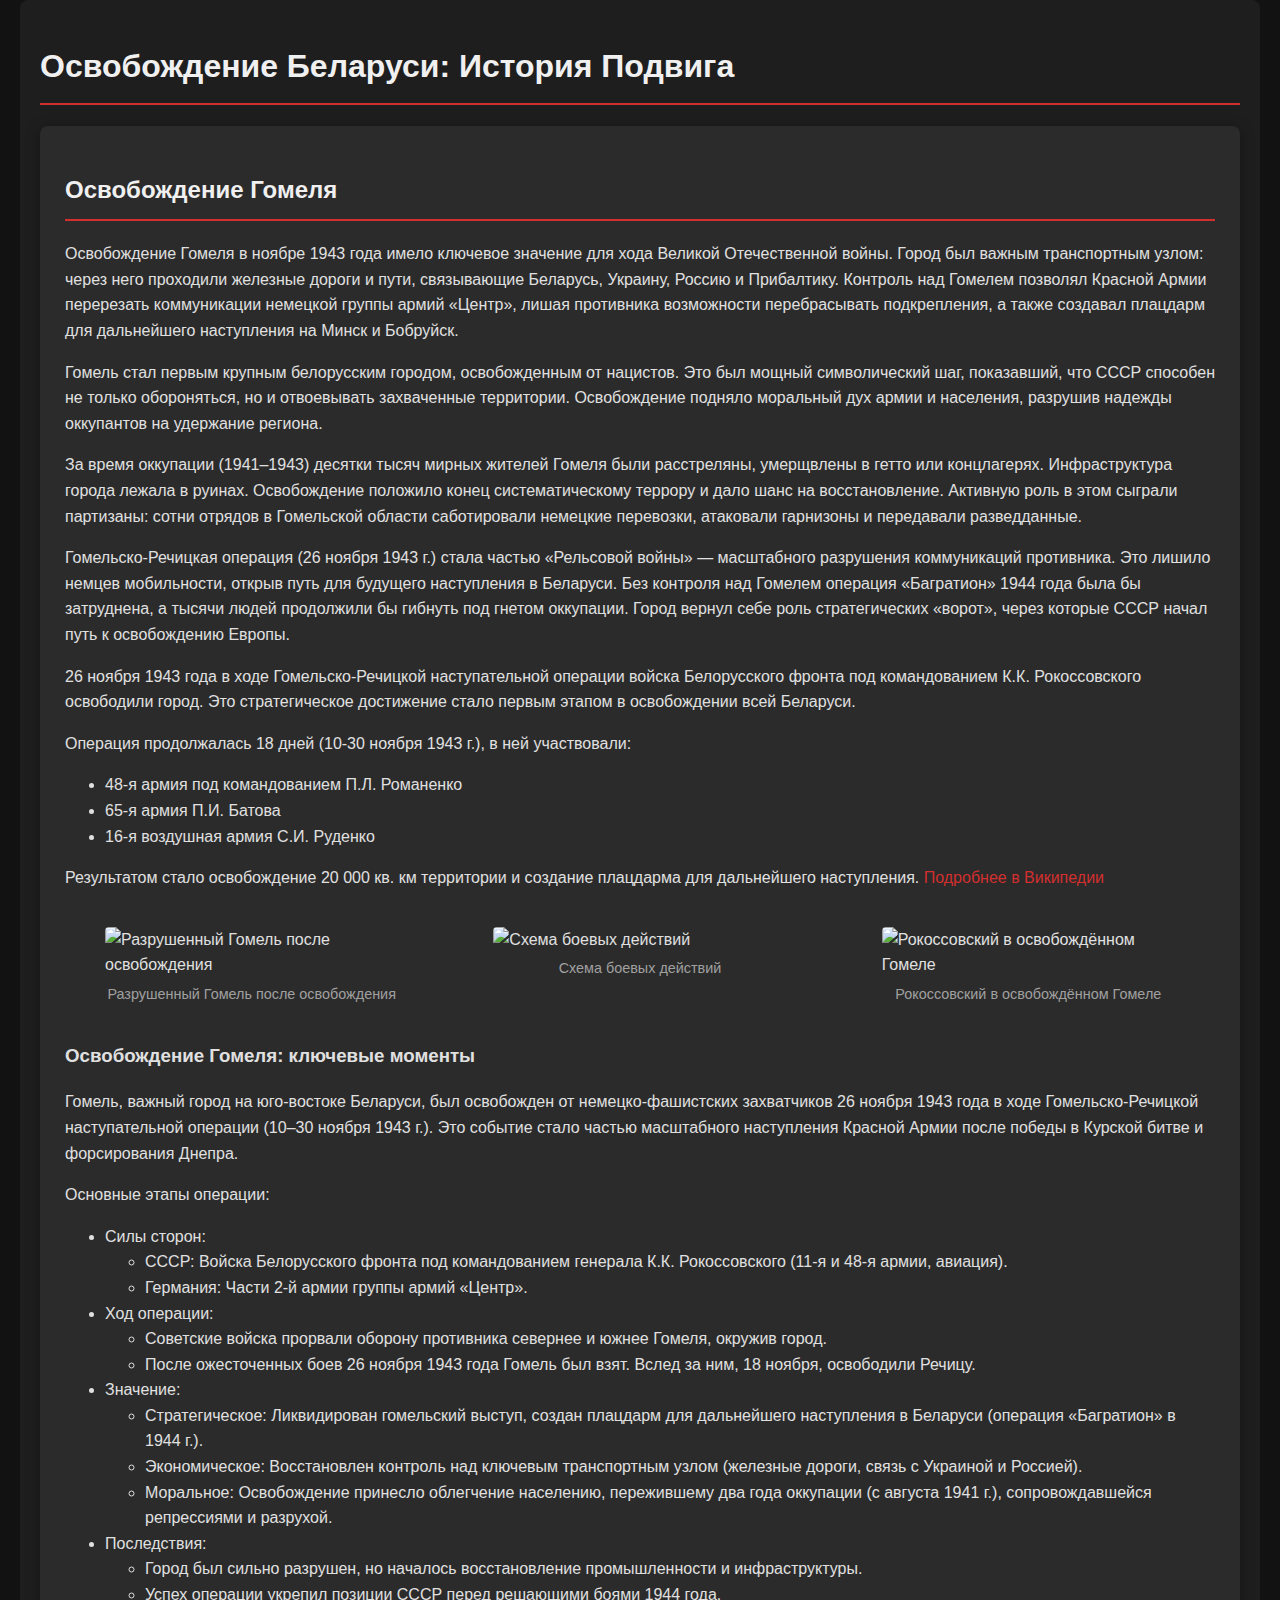
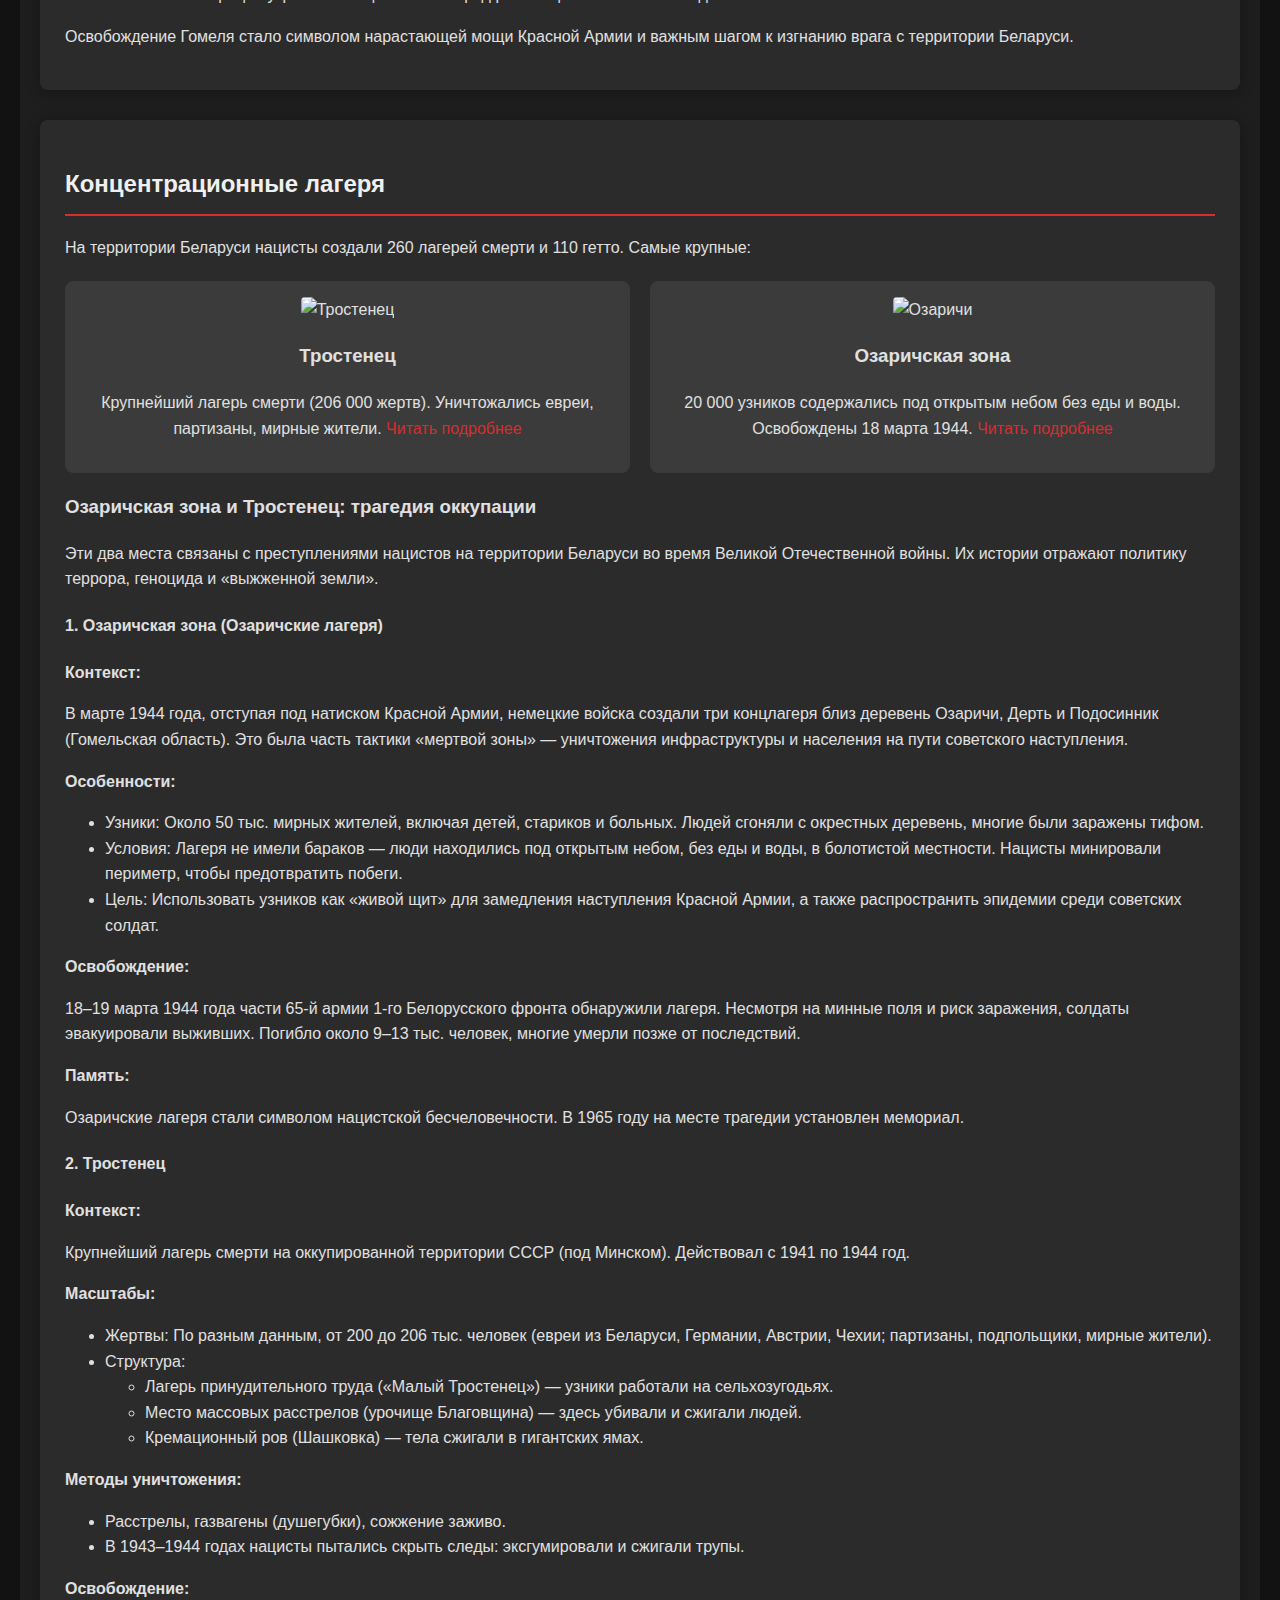
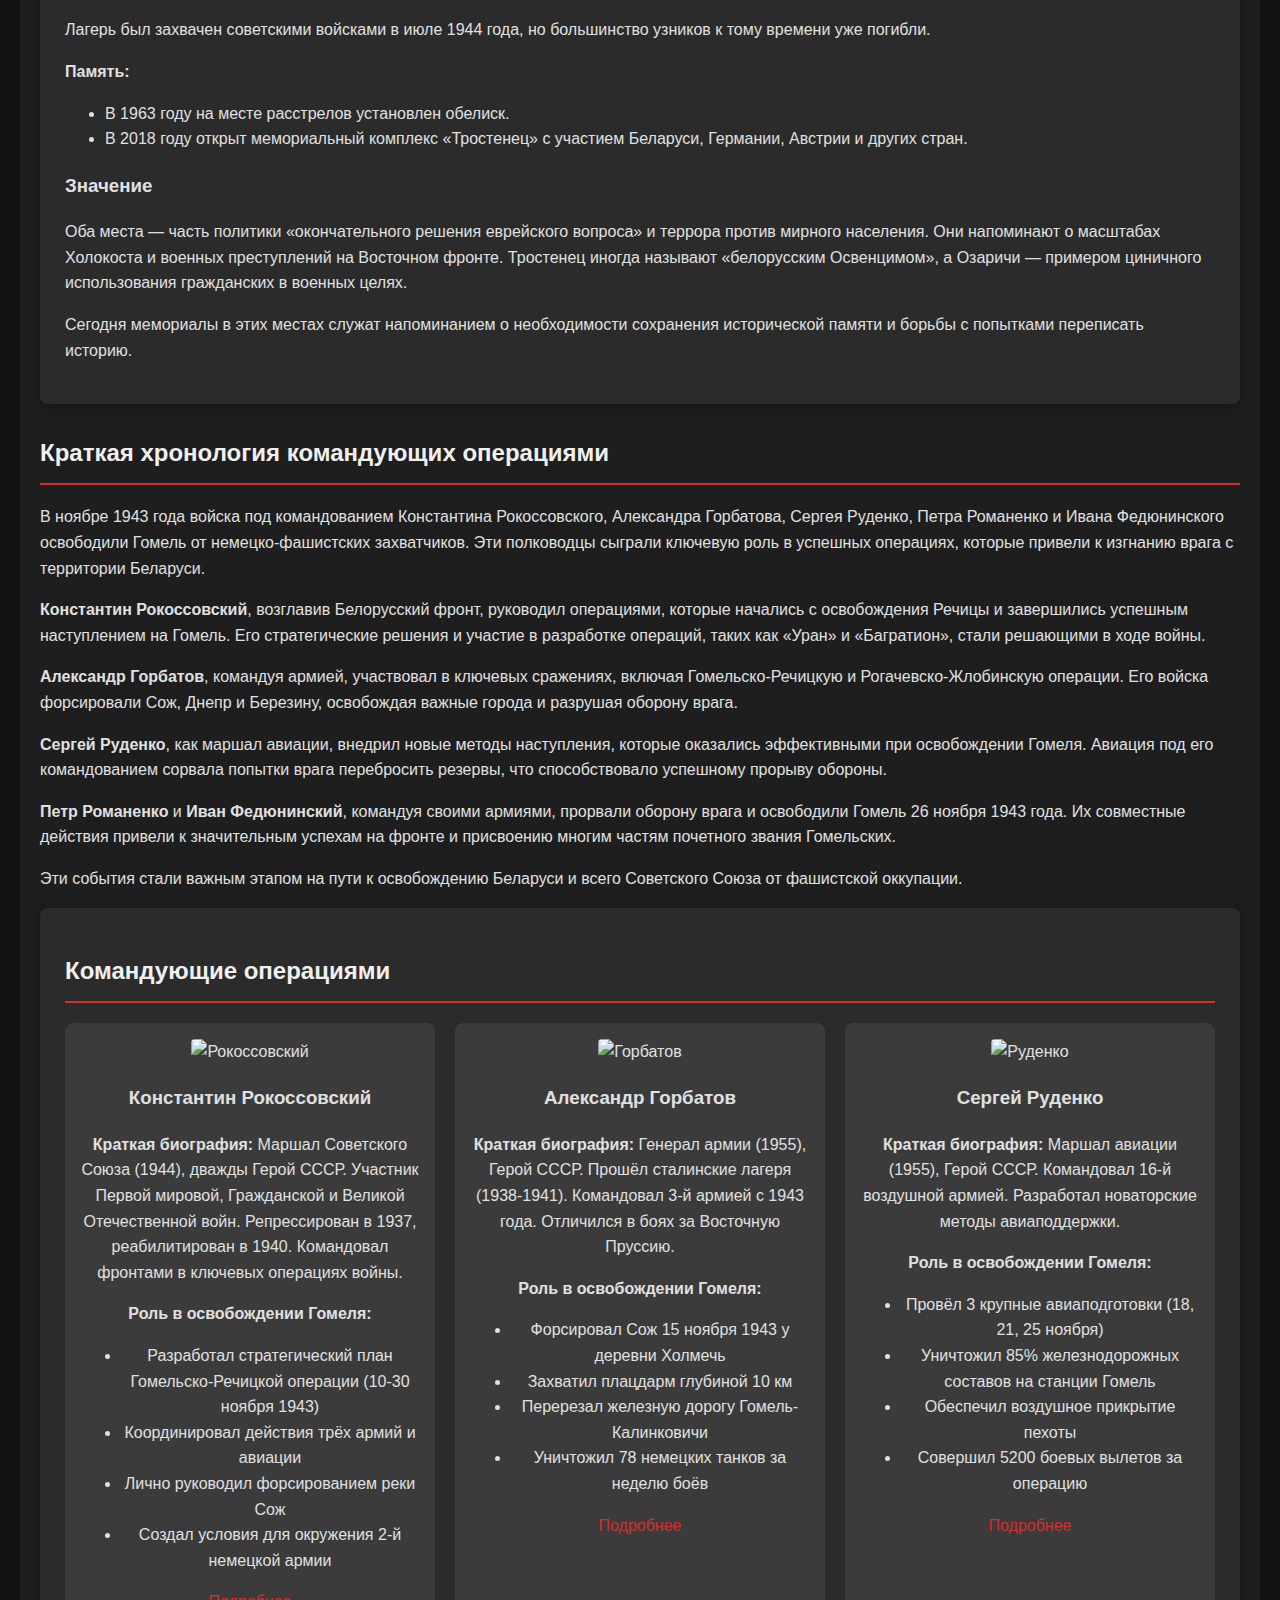
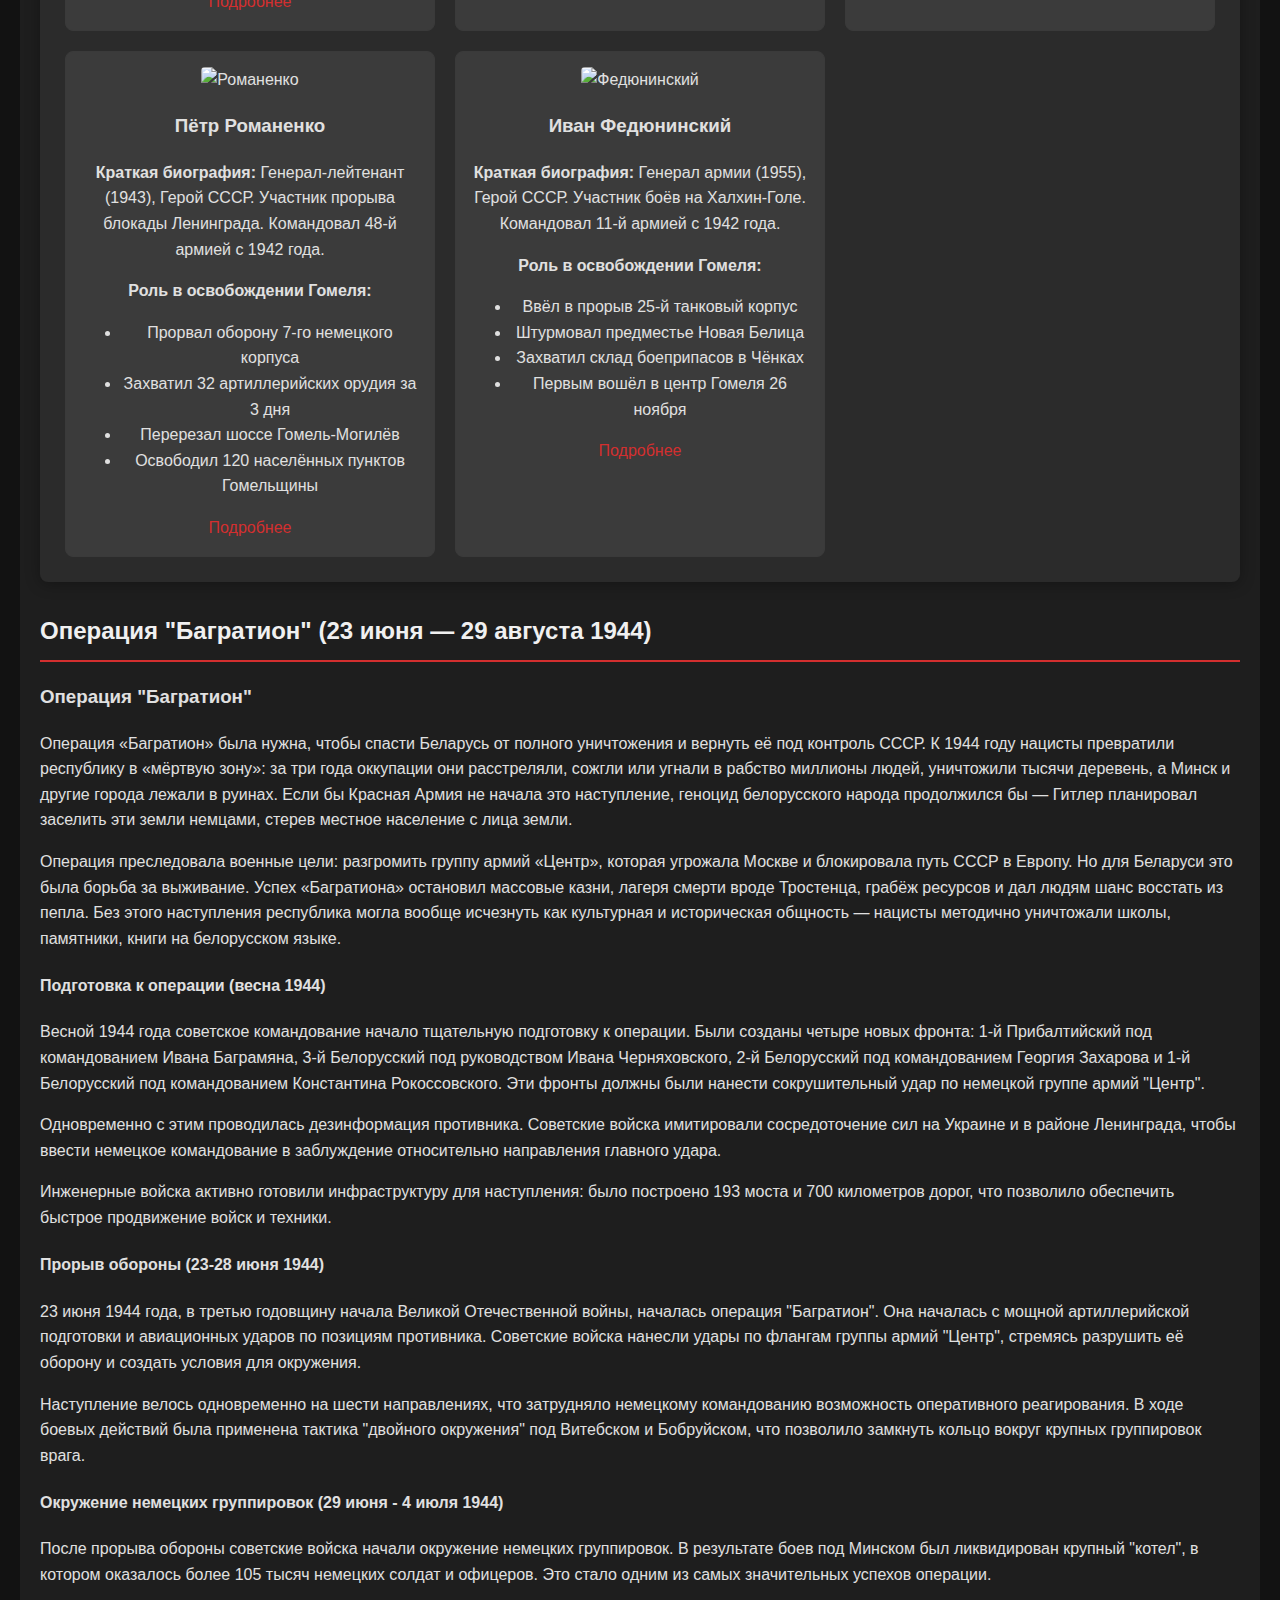
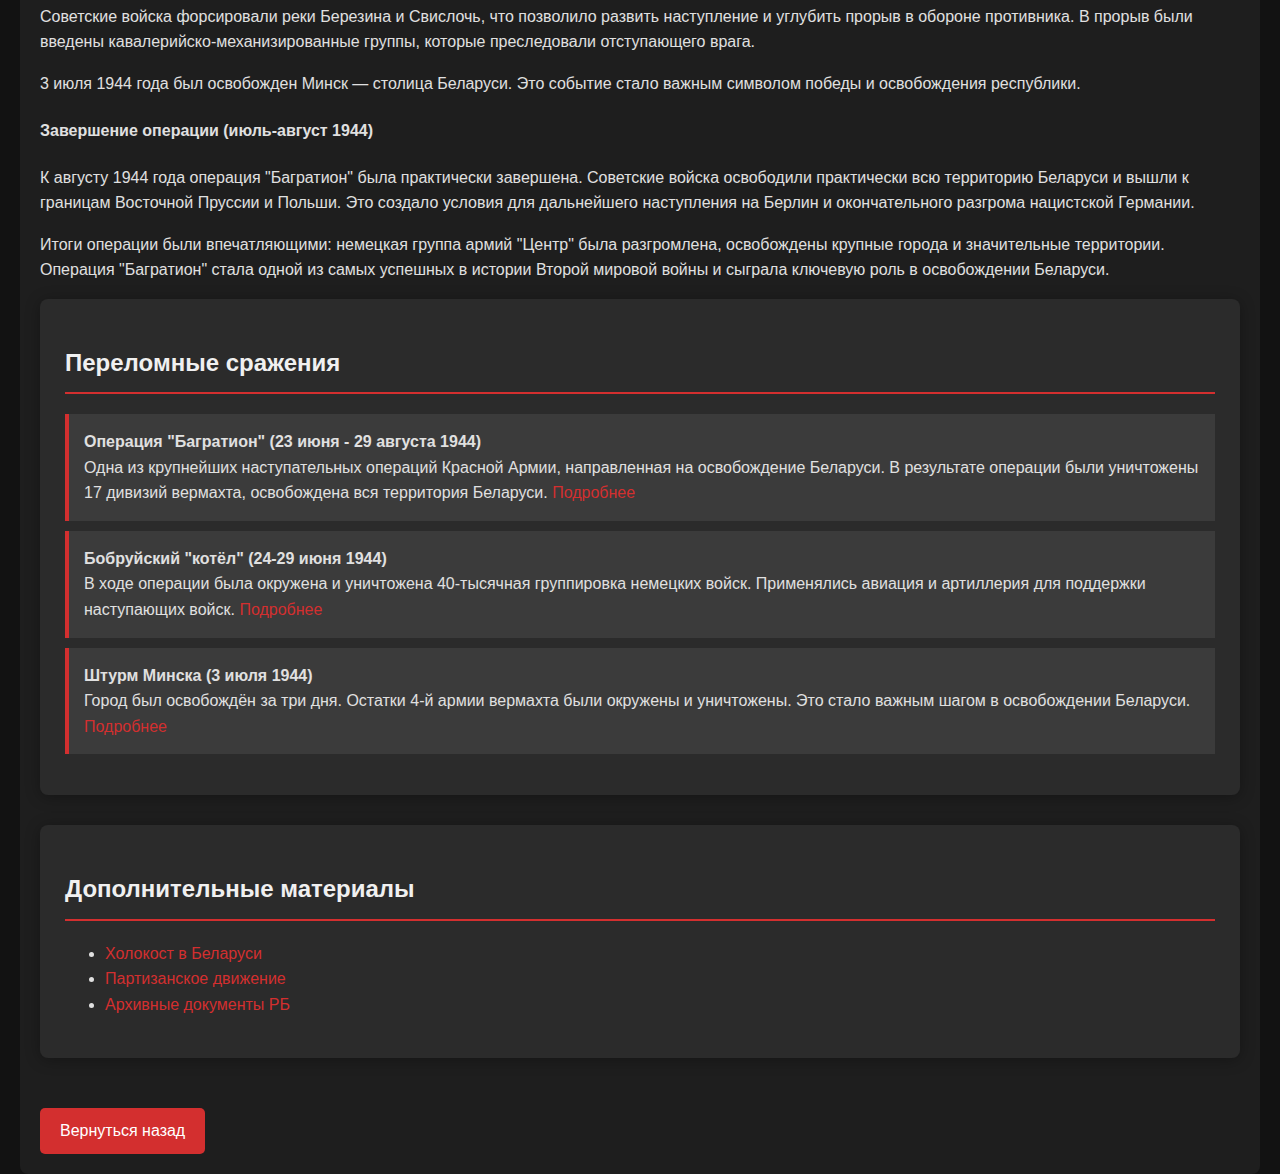
==== commit 4acdb239: "liberation.html" ====
--- a/liberation.html
+++ b/liberation.html
@@ -112,6 +112,13 @@
 <!-- Секция про Гомель -->
 <div class="content-section">
     <h2>Освобождение Гомеля</h2>
+<p>Освобождение Гомеля в ноябре 1943 года имело ключевое значение для хода Великой Отечественной войны. Город был важным транспортным узлом: через него проходили железные дороги и пути, связывающие Беларусь, Украину, Россию и Прибалтику. Контроль над Гомелем позволял Красной Армии перерезать коммуникации немецкой группы армий «Центр», лишая противника возможности перебрасывать подкрепления, а также создавал плацдарм для дальнейшего наступления на Минск и Бобруйск.</p>
+
+<p>Гомель стал первым крупным белорусским городом, освобожденным от нацистов. Это был мощный символический шаг, показавший, что СССР способен не только обороняться, но и отвоевывать захваченные территории. Освобождение подняло моральный дух армии и населения, разрушив надежды оккупантов на удержание региона.</p>
+
+<p>За время оккупации (1941–1943) десятки тысяч мирных жителей Гомеля были расстреляны, умерщвлены в гетто или концлагерях. Инфраструктура города лежала в руинах. Освобождение положило конец систематическому террору и дало шанс на восстановление. Активную роль в этом сыграли партизаны: сотни отрядов в Гомельской области саботировали немецкие перевозки, атаковали гарнизоны и передавали разведданные.</p>
+
+<p>Гомельско-Речицкая операция (26 ноября 1943 г.) стала частью «Рельсовой войны» — масштабного разрушения коммуникаций противника. Это лишило немцев мобильности, открыв путь для будущего наступления в Беларуси. Без контроля над Гомелем операция «Багратион» 1944 года была бы затруднена, а тысячи людей продолжили бы гибнуть под гнетом оккупации. Город вернул себе роль стратегических «ворот», через которые СССР начал путь к освобождению Европы.</p>
     <p>26 ноября 1943 года в ходе Гомельско-Речицкой наступательной операции войска Белорусского фронта под командованием К.К. Рокоссовского освободили город. Это стратегическое достижение стало первым этапом в освобождении всей Беларуси.</p>
     <p>Операция продолжалась 18 дней (10-30 ноября 1943 г.), в ней участвовали:</p>
     <ul>
